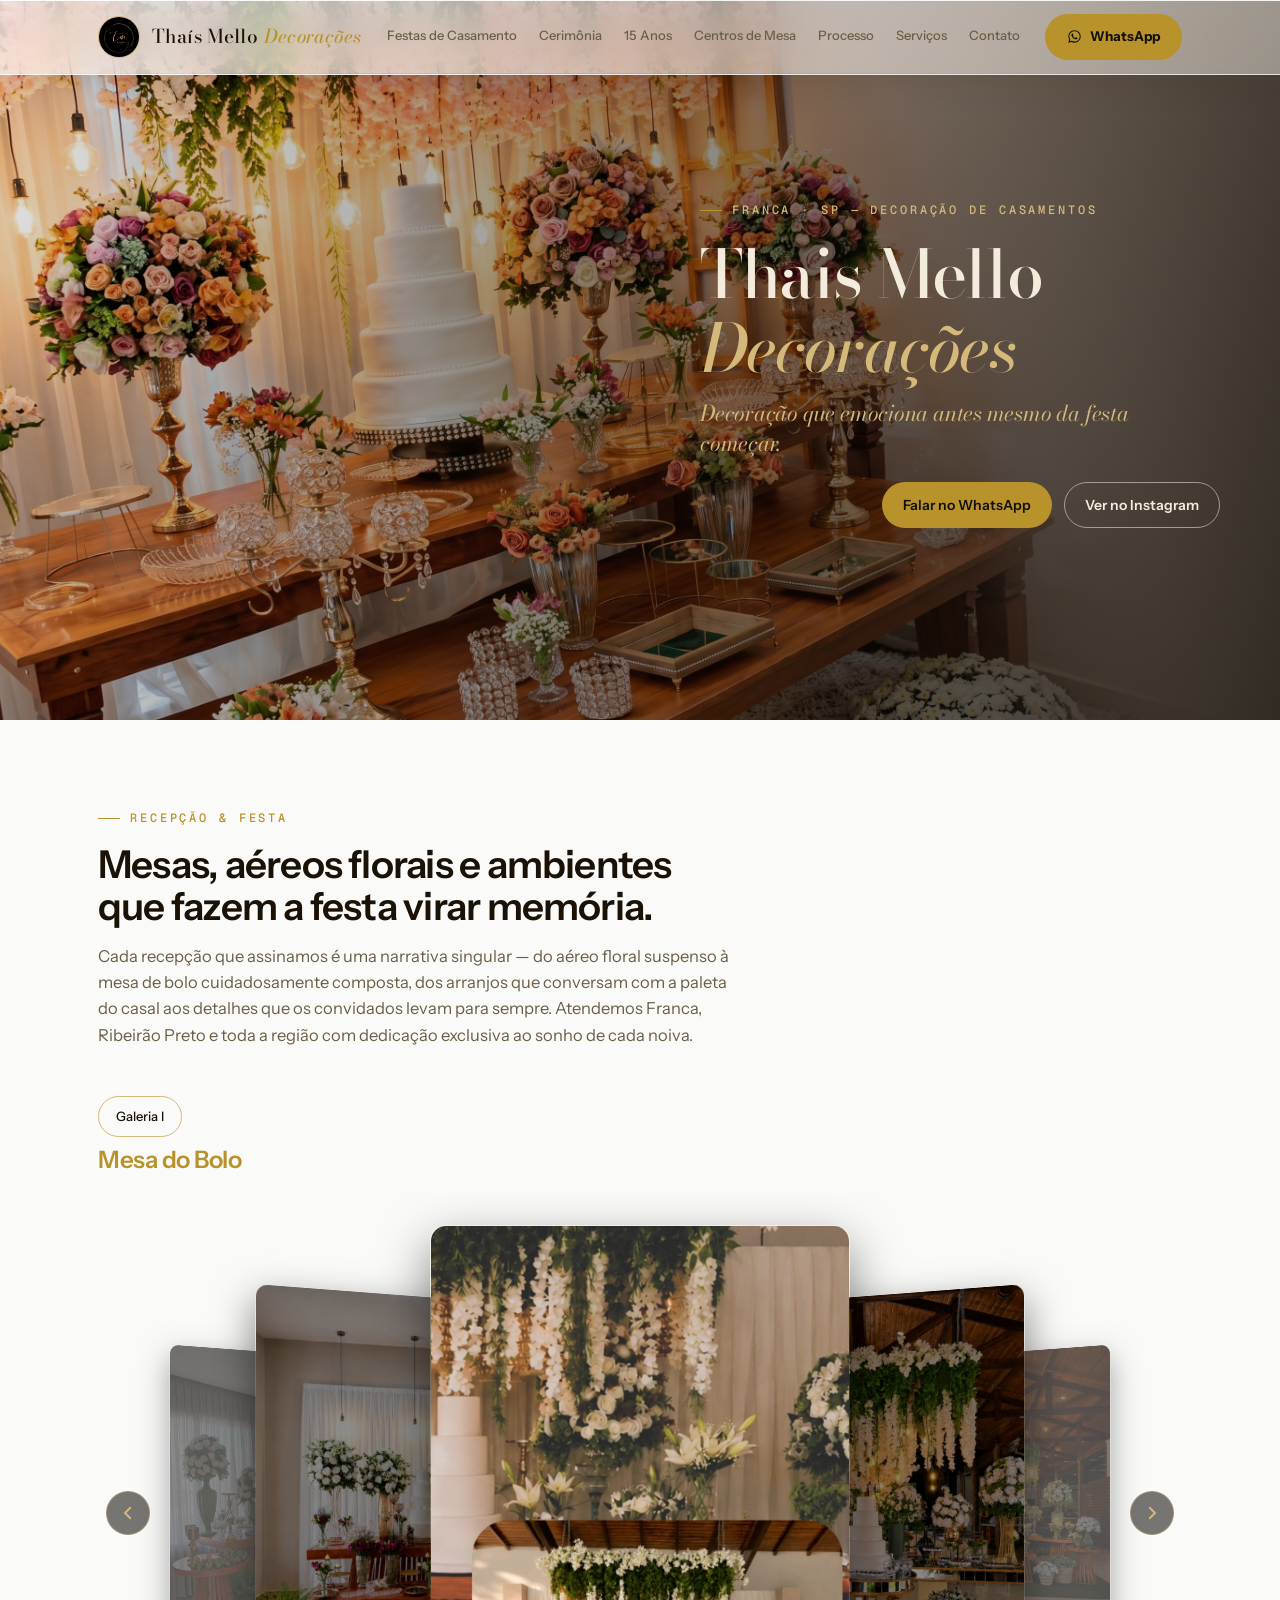
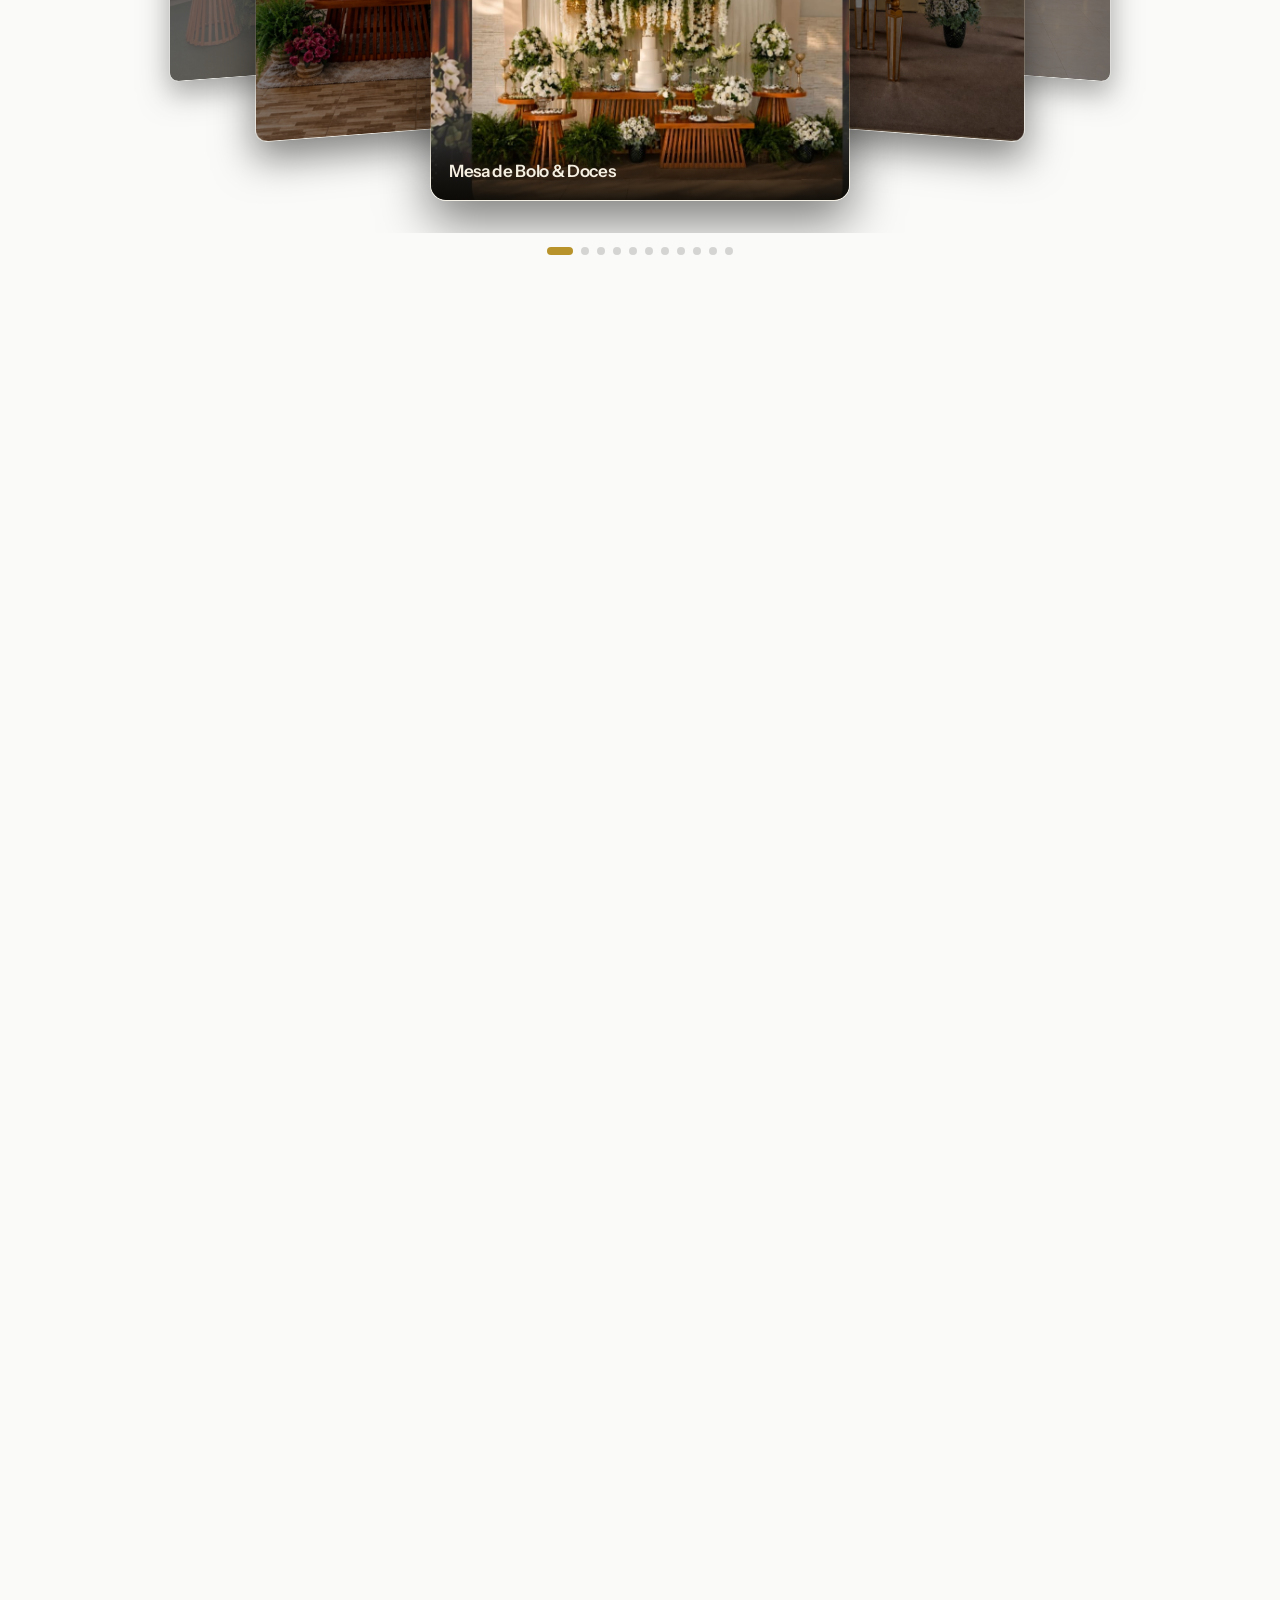
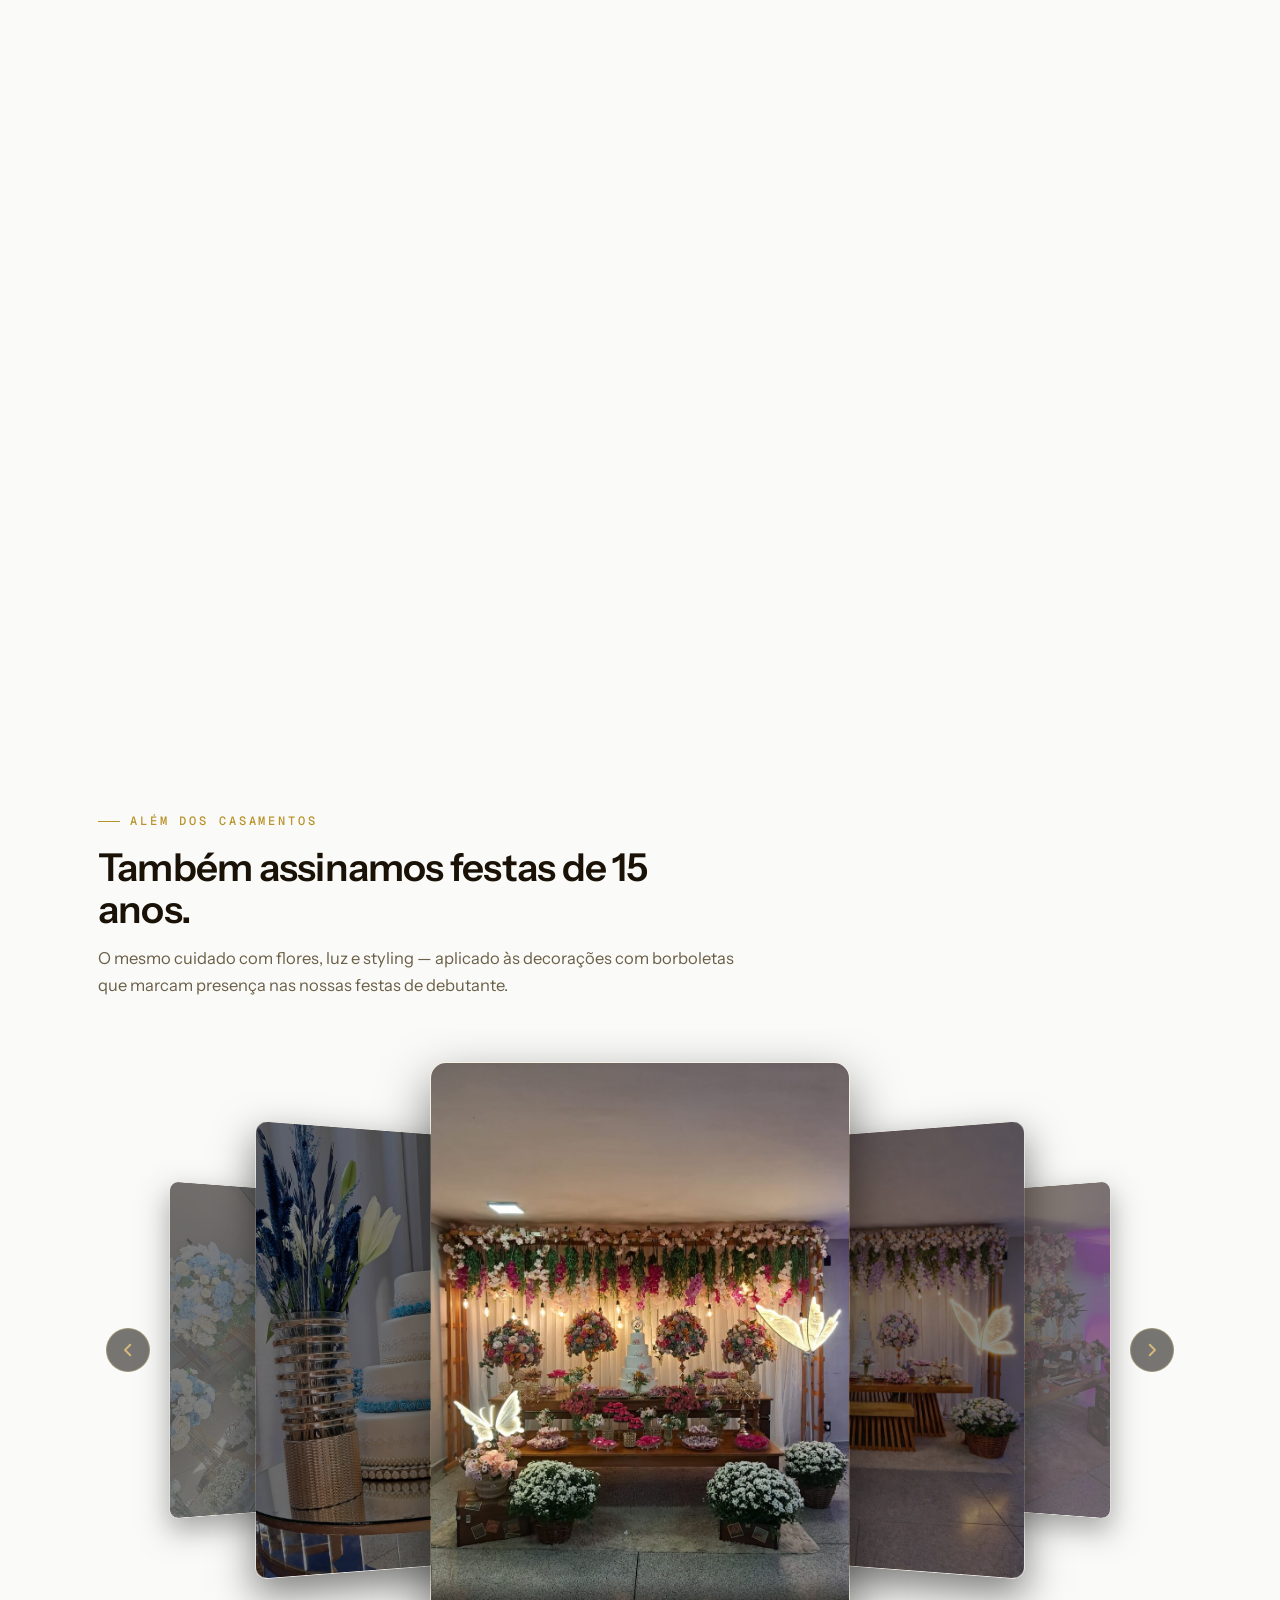
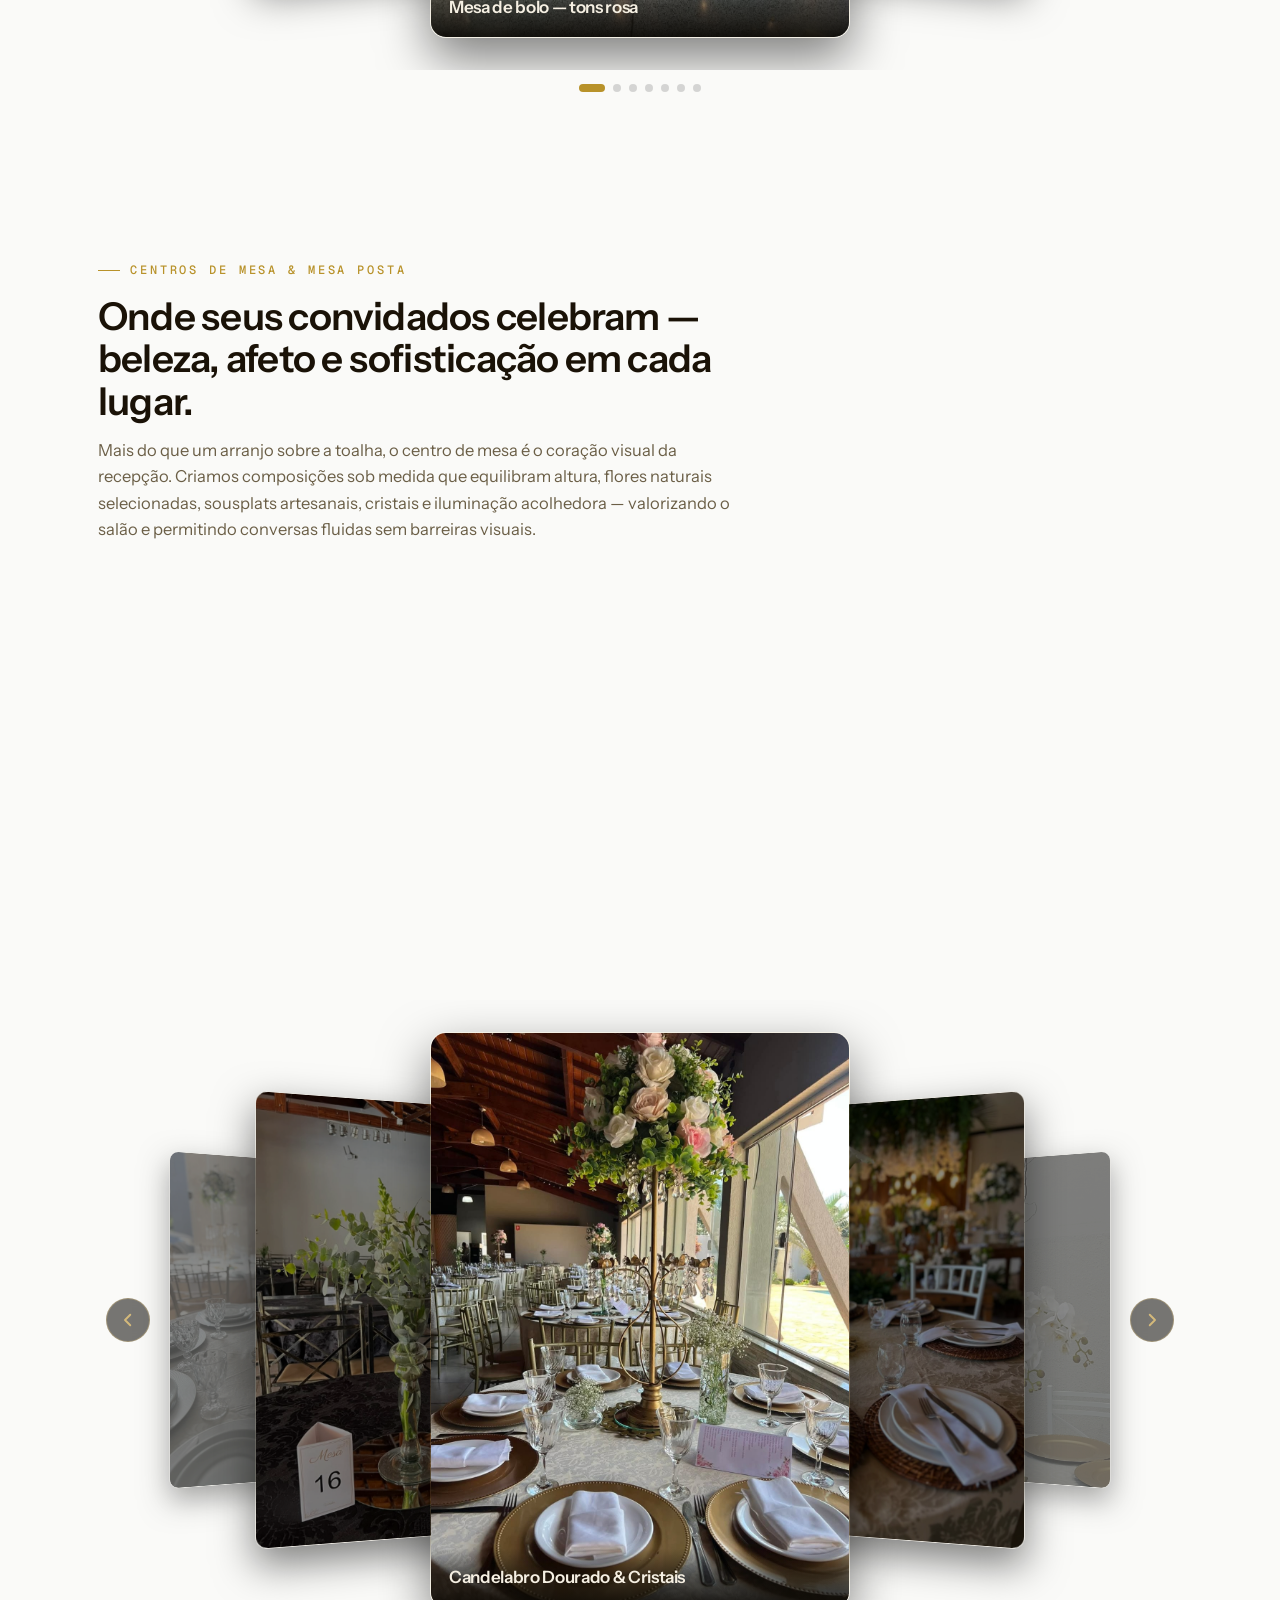
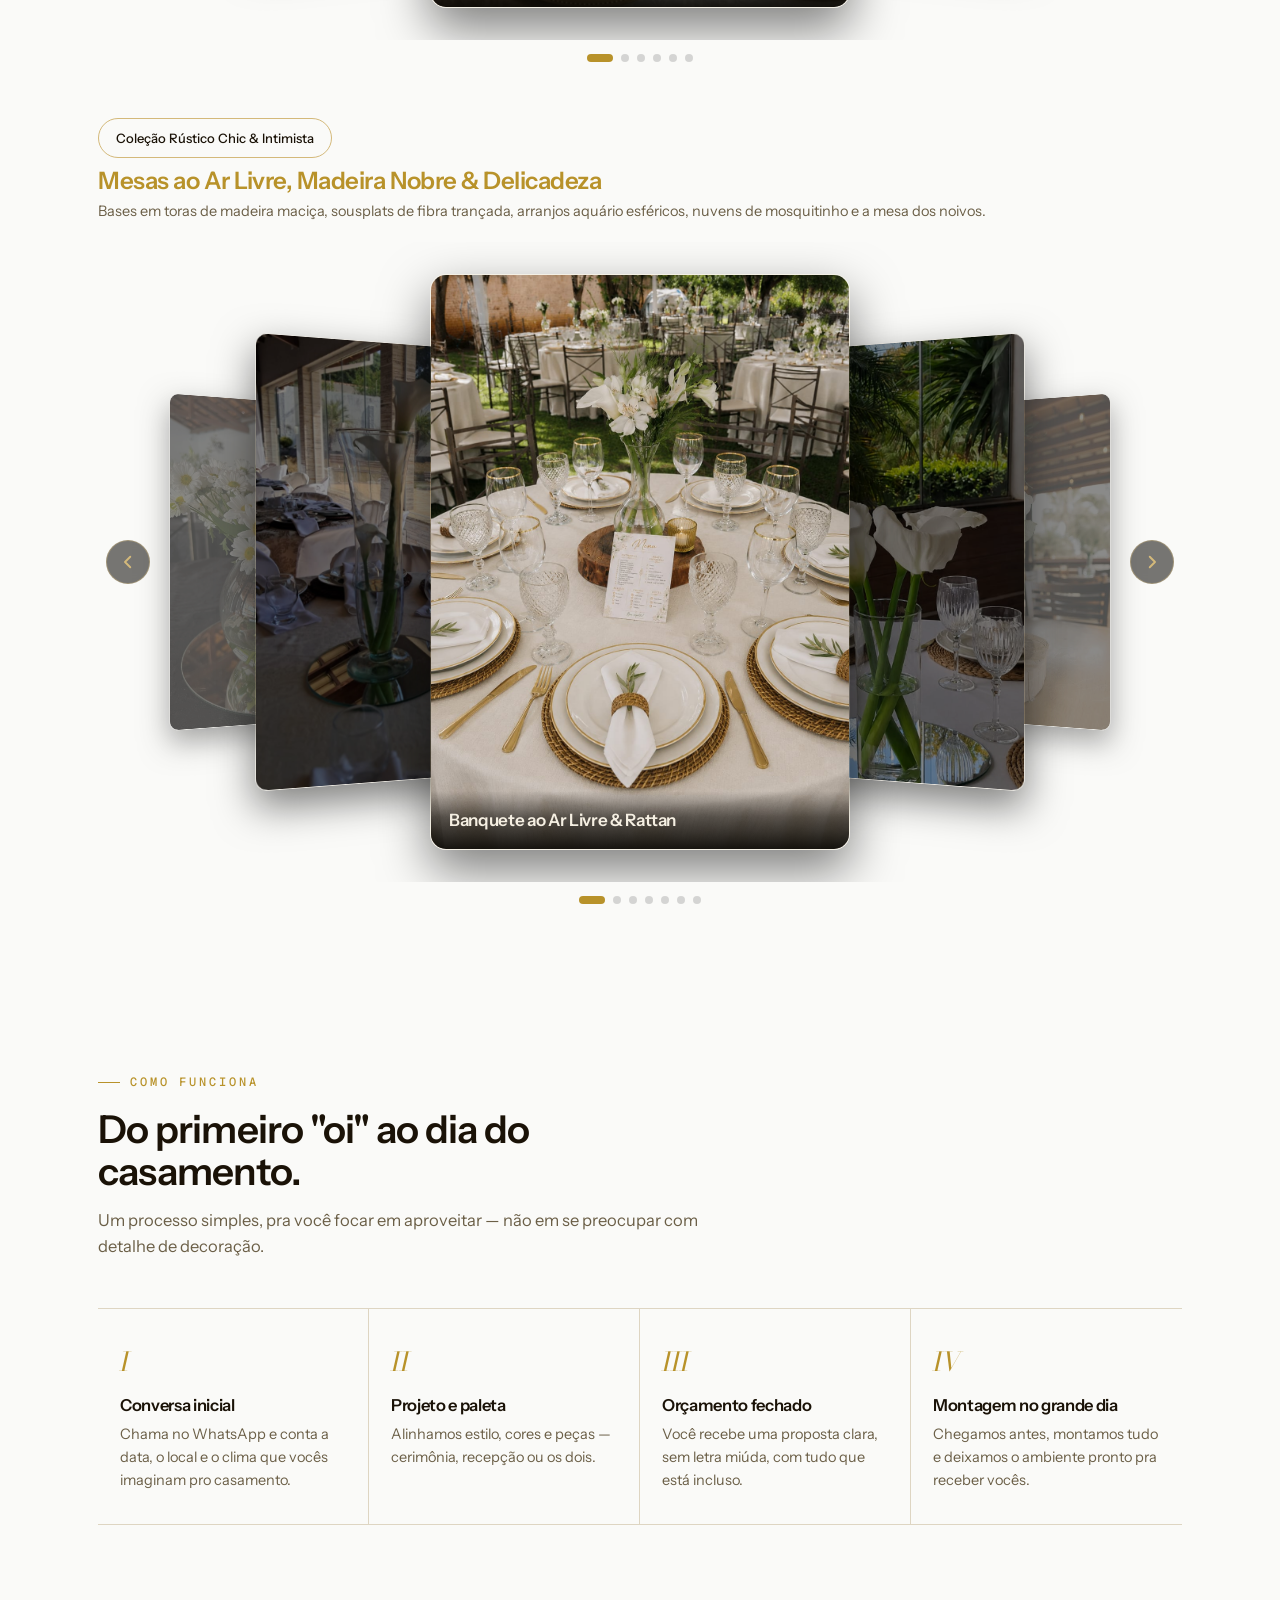
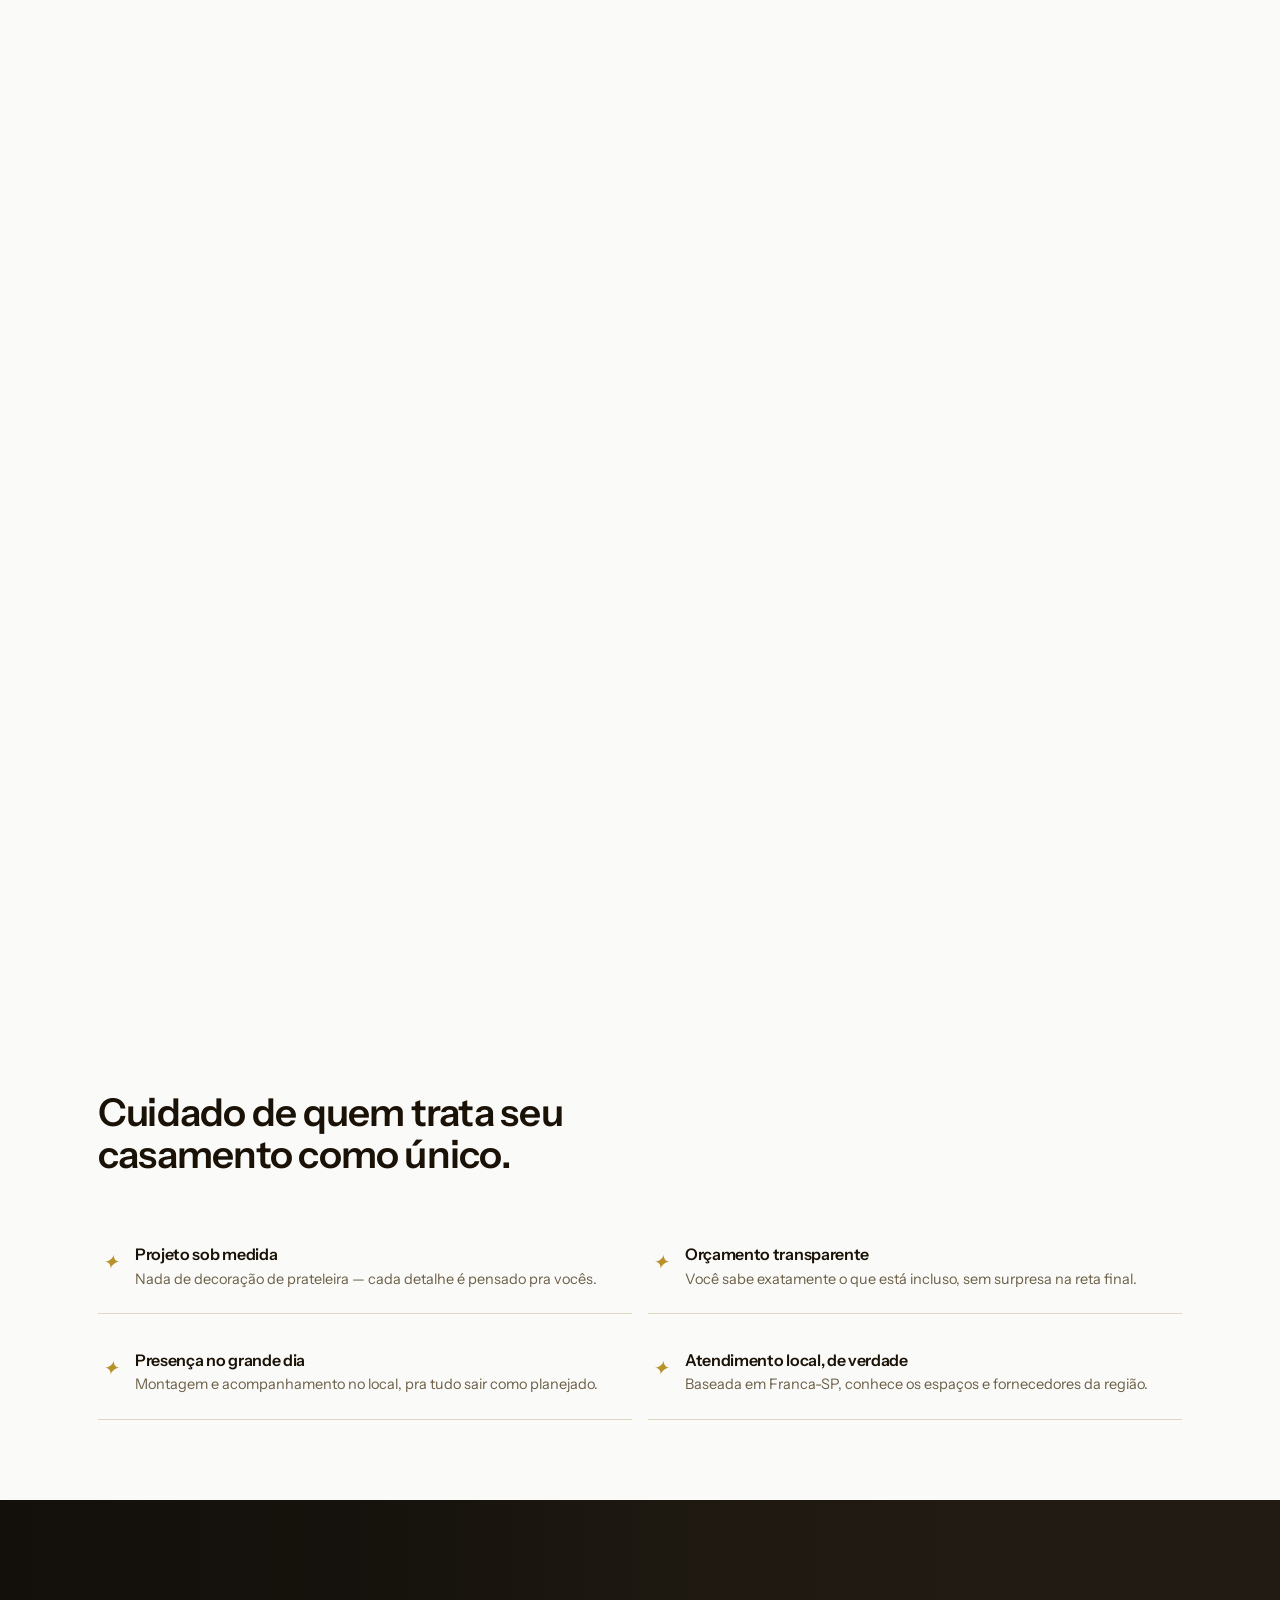
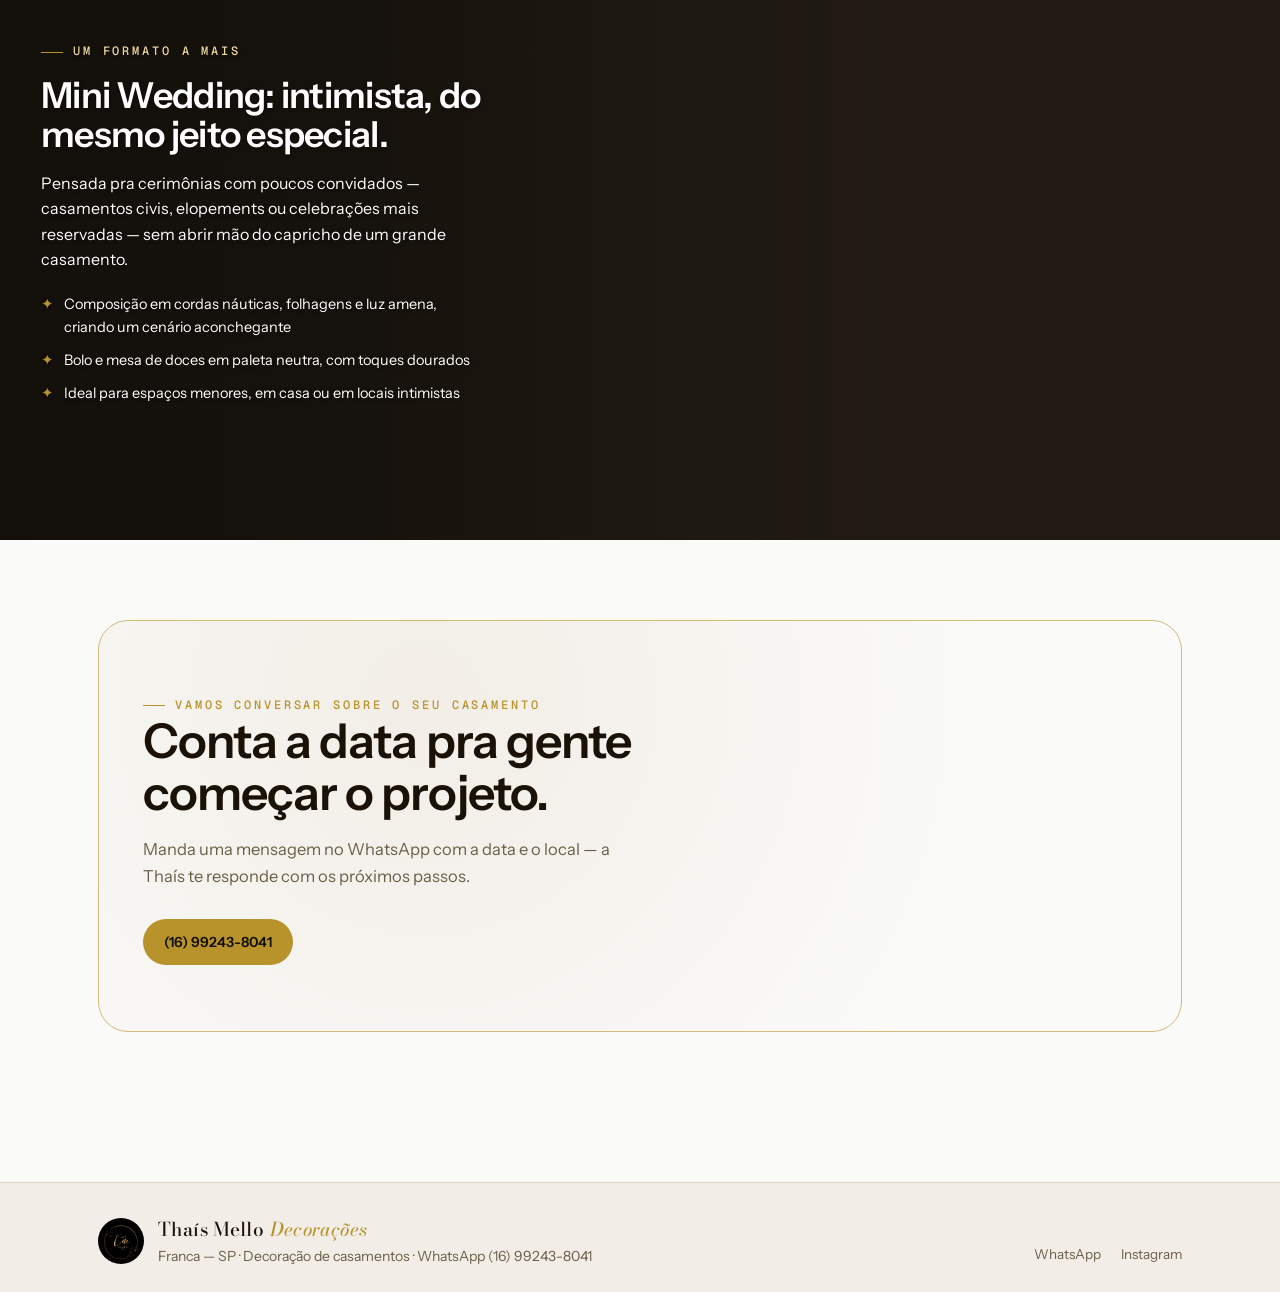
==== thais-mello-decoracoes-final.html @ 36756873 "Restaura video desktop compativel" ====
<!DOCTYPE html>
<html lang="pt-BR">
<head>
<meta charset="UTF-8">
<meta name="viewport" content="width=device-width, initial-scale=1.0">
<title>Thaís Mello Decorações — Decoração de Casamentos em Franca-SP</title>
<meta name="description" content="Decoração personalizada para casamentos, mini weddings, elopements, casamentos civis e festas de 15 anos em Franca-SP. Cerimônia, recepção e mesa de bolo e doces sob medida — fale pelo WhatsApp.">
<meta name="robots" content="index, follow, max-image-preview:large, max-snippet:-1, max-video-preview:-1">
<link rel="canonical" href="https://thais-mello-decoracoes.vercel.app/">
<link rel="icon" type="image/jpeg" href="assets/logo-favicon.jpg">
<link rel="apple-touch-icon" href="assets/logo-favicon.jpg">

<meta property="og:type" content="website">
<meta property="og:site_name" content="Thaís Mello Decorações">
<meta property="og:title" content="Thaís Mello Decorações — Decoração de Casamentos em Franca-SP">
<meta property="og:description" content="Decoração personalizada para casamentos, mini weddings, elopements e festas de 15 anos em Franca-SP. Projeto sob medida, montagem no local e acompanhamento no grande dia.">
<meta property="og:url" content="https://thais-mello-decoracoes.vercel.app/">
<meta property="og:image" content="https://thais-mello-decoracoes.vercel.app/assets/hero-principal.jpeg">
<meta property="og:image:type" content="image/jpeg">
<meta property="og:image:width" content="2752">
<meta property="og:image:height" content="1536">
<meta property="og:image:alt" content="Decoração floral de casamento assinada por Thaís Mello Decorações em Franca-SP">
<meta property="og:locale" content="pt_BR">

<meta name="twitter:card" content="summary_large_image">
<meta name="twitter:title" content="Thaís Mello Decorações — Decoração de Casamentos em Franca-SP">
<meta name="twitter:description" content="Decoração personalizada para casamentos, mini weddings, elopements e festas de 15 anos em Franca-SP.">
<meta name="twitter:image" content="https://thais-mello-decoracoes.vercel.app/assets/hero-principal.jpeg">
<meta name="twitter:image:alt" content="Decoração floral de casamento assinada por Thaís Mello Decorações em Franca-SP">

<script type="application/ld+json">
{
  "@context": "https://schema.org",
  "@type": "ProfessionalService",
  "additionalType": "Decoradora de eventos",
  "name": "Thaís Mello Decorações",
  "description": "Decoração personalizada de casamentos, mini weddings, elopements, casamentos civis e festas de 15 anos em Franca-SP. Atendimento online de segunda a quinta-feira; atendimento presencial mediante agendamento.",
  "url": "https://thais-mello-decoracoes.vercel.app/",
  "telephone": "+55-16-99243-8041",
  "image": "https://thais-mello-decoracoes.vercel.app/assets/hero-principal.jpeg",
  "address": {
    "@type": "PostalAddress",
    "streetAddress": "Rua Pedro Pucci, 3536, Ângela Rosa",
    "addressLocality": "Franca",
    "addressRegion": "SP",
    "postalCode": "14403-649",
    "addressCountry": "BR"
  },
  "areaServed": "Franca-SP e região",
  "sameAs": [
    "https://www.instagram.com/thaismellodecoracoes"
  ]
}
</script>
<link rel="preconnect" href="https://fonts.googleapis.com">
<link rel="preconnect" href="https://fonts.gstatic.com" crossorigin>
<link href="https://fonts.googleapis.com/css2?family=Bodoni+Moda:ital,opsz,wght@0,6..96,400;0,6..96,500;0,6..96,600;1,6..96,500&family=Instrument+Sans:wght@400;500;600&family=Geist+Mono:wght@400;500&display=swap" rel="stylesheet">
<!-- Google tag (gtag.js) -->
<script async src="https://www.googletagmanager.com/gtag/js?id=G-WTHQYK2NZF"></script>
<script>
  window.dataLayer = window.dataLayer || [];
  function gtag(){dataLayer.push(arguments);}
  gtag('js', new Date());
  gtag('config', 'G-WTHQYK2NZF');
</script>
<style>
  :root{
    --bg:#FAFAF8;
    --bg-2:#F2EEE7;
    --ink:#1A1207;
    --ink-soft:#6B5F47;
    --gold:#B8922A;
    --gold-soft:#D4B97A;
    --gold-bright:#9A7520;
    --line:#DED5C2;
    --radius:20px;
    --shadow-md:0px 18px 40px -18px rgba(90,60,10,.18);
  }
  *{box-sizing:border-box; margin:0; padding:0;}
  html{scroll-behavior:smooth;}
  body{
    background:var(--bg);
    color:var(--ink);
    font-family:'Instrument Sans', sans-serif;
    font-size:17px;
    line-height:1.6;
    text-align:left;
    -webkit-font-smoothing:antialiased;
    overflow-x:hidden;
  }
  h1{ font-family:'Bodoni Moda', serif; font-weight:500; letter-spacing:-0.01em; line-height:1.1; }
h2,h3{ font-family:'Instrument Sans', sans-serif; font-weight:600; letter-spacing:-0.02em; line-height:1.1; color: var(--ink); }
  .mono{font-family:'Geist Mono', monospace;}
  .eyebrow{
    font-family:'Geist Mono', monospace;
    font-size:12px;
    font-weight:500;
    letter-spacing:.24em;
    text-transform:uppercase;
    color:var(--gold);
    display:inline-flex;
    align-items:center;
    gap:10px;
  }
  .eyebrow::before{
    content:'';
    width:22px; height:1px;
    background:var(--gold);
    display:inline-block;
  }
  a{color:inherit; text-decoration:none;}
  img{max-width:100%; display:block;}
  .wrap{ max-width:1140px; margin:0 auto; padding:0 28px; }
  ::selection{ background:var(--gold); color:#FAFAF8; }
  .btn:focus-visible, .nav-cta:focus-visible, .nav-links a:focus-visible, .foot-links a:focus-visible{
    outline:2px solid var(--gold-bright); outline-offset:3px; border-radius:8px;
  }

  body::before{
    content:'';
    position:fixed; inset:0;
    pointer-events:none;
    z-index:2000;
    opacity:.045;
    background-image:radial-gradient(circle, #C9A24C33 1px, transparent 1px);
    background-size:3px 3px;
  }

  /* ===== NAV ===== */
  header{
    position:fixed;
    inset:0 0 auto;
    z-index:100;
    background:linear-gradient(135deg,rgba(255,255,255,.72),rgba(242,238,231,.48));
    border-bottom:1px solid rgba(255,255,255,.72);
    box-shadow:0 16px 42px -30px rgba(55,38,10,.55),inset 0 1px 0 rgba(255,255,255,.9);
    -webkit-backdrop-filter:blur(20px) saturate(145%);
    backdrop-filter:blur(20px) saturate(145%);
  }
  header::after{
    content:"";
    position:absolute;
    inset:auto 0 0;
    height:1px;
    pointer-events:none;
    background:linear-gradient(90deg,transparent,rgba(184,146,42,.38),transparent);
  }
  nav{
    display:flex; align-items:center; justify-content:space-between;
    padding:14px 28px;
    max-width:1140px; margin:0 auto;
    gap:20px;
  }
  .brand{ display:flex; align-items:center; gap:12px; flex-shrink:0; }
  .brand img{ width:42px; height:42px; border-radius:50%; border:1.5px solid var(--gold-soft); object-fit:cover; mix-blend-mode:multiply; }
  .logo{
    font-family:'Bodoni Moda', serif;
    font-weight:500;
    font-size:19px;
    letter-spacing:.02em;
    color:var(--ink);
    white-space:nowrap;
  }
  .logo em{ font-style:italic; color:var(--gold); }
  .nav-links{ display:flex; gap:22px; font-size:13px; font-weight:500; flex-wrap:wrap; }
  .nav-links a{ position:relative; color:var(--ink-soft); transition:color .2s; white-space:nowrap; padding-bottom:2px; }
  .nav-links a::after{
    content:''; position:absolute; left:0; right:100%; bottom:-2px; height:1px; background:var(--gold);
    transition:right .3s cubic-bezier(0.16,1,0.3,1);
  }
  .nav-links a:hover{ color:var(--gold); }
  .nav-links a:hover::after{ right:0; }
  .nav-cta{
    background:var(--gold);
    color:#12100B;
    padding:12px 22px;
    border-radius:100px;
    font-size:13.5px;
    font-weight:700;
    white-space:nowrap;
    display:inline-flex; align-items:center; gap:8px;
    transition:transform .18s cubic-bezier(0.16,1,0.3,1), background .18s ease, box-shadow .25s ease;
    flex-shrink:0;
  }
  .nav-cta:hover{ transform:translateY(-2px); background:var(--gold-bright); box-shadow:0 12px 26px -14px rgba(90,60,10,.5); }
  .nav-cta:active{ transform:translateY(0) scale(.96); transition-duration:.1s; }
  @media (max-width:1000px){ .nav-links{ display:none; } }

  /* ===== HERO (16:9 full-bleed) ===== */
  .hero{
    position:relative;
    aspect-ratio:16/9;
    min-height:520px;
    max-height:100svh;
    width:100%;
    display:flex;
    align-items:center;
    justify-content:flex-end;
    overflow:hidden;
  }

  .hero-bg{
    position:absolute;
    inset:0;
    z-index:0;}

  .hero-bg img{
    width:100%;
    height:100%;
    object-fit:cover;
    object-position:center 46%;
    display:block;}

  .hero-overlay{
    position:absolute;
    inset:0;
    background:linear-gradient(
      105deg,
      rgba(12,9,4,.10) 0%,
      rgba(12,9,4,.48) 52%,
      rgba(12,9,4,.84) 100%
    );}

  .hero-content {
    position: relative;
    z-index: 1;
    padding: clamp(32px, 6vw, 72px) clamp(24px, 5vw, 60px);
    margin: 0 0 0 auto;
    max-width: min(640px, 90%);
    text-align: left;
  }

  @keyframes heroRise{
    from{ opacity:0; transform:translateY(22px); }
    to{ opacity:1; transform:translateY(0); }
  }
  .hero-content > *{ opacity:0; animation:heroRise .8s cubic-bezier(0.16,1,0.3,1) forwards; }
  .hero-content > .eyebrow{ animation-delay:.1s; }
  .hero-content > h1{ animation-delay:.24s; }
  .hero-content > .hero-tagline{ animation-delay:.42s; }
  .hero-content > .cta-row{ animation-delay:.58s; }
  @media (prefers-reduced-motion:reduce){
    .hero-content > *{ animation:none; opacity:1; transform:none; }
  }

  .hero-content .eyebrow{
    color:var(--gold-soft);
    margin-bottom:18px;}

  .hero h1{
    font-size:clamp(1.7rem, 3.8vw, 3.6rem);
    margin:0 0 20px;
    color:#F3ECDD;
    line-height:1.1;
    letter-spacing:-0.02em;}

  .hero h1 em{ font-style:italic; color:var(--gold-soft);}

  .hero h1.hero-brand{
    font-size:clamp(2.4rem, 5.2vw, 4.8rem);
    margin:0 0 14px;}

  .hero p.hero-tagline{
    font-family:'Bodoni Moda', serif;
    font-style:italic;
    font-size:clamp(1rem, 1.7vw, 1.4rem);
    color:var(--gold-soft);
    max-width:38ch;
    margin:0 0 22px;
    line-height:1.4;
    letter-spacing:-0.01em;}
  .cta-row{
    display:flex;
    align-items:center;
    justify-content:flex-end;
    flex-wrap:wrap;
    gap:12px;
  }
  .btn{
    min-height:46px;
    display:inline-flex;
    align-items:center;
    justify-content:center;
    padding:12px 20px;
    border:1px solid transparent;
    border-radius:100px;
    font-size:14px;
    font-weight:600;
    line-height:1;
    transition:transform .18s cubic-bezier(0.16,1,0.3,1), background .18s ease, border-color .18s ease, box-shadow .25s ease;
  }
  .btn:hover{ transform:translateY(-2px); }
  .btn:active{ transform:translateY(0) scale(.97); transition-duration:.1s; }
  .btn-primary{ background:var(--gold); color:#12100B; }
  .btn-primary:hover{ background:var(--gold-bright); box-shadow:0 14px 30px -16px rgba(90,60,10,.55); }
  .btn-ghost{ border-color:rgba(243,236,221,.55); color:#F3ECDD; }
  .btn-ghost:hover{ border-color:#F3ECDD; }
  .btn svg{ display:none; }

  @media (max-width:680px){
    .hero{ aspect-ratio:unset; min-height:540px; }
    .hero-content{ max-width:100%; padding:80px 20px 40px; margin-left:auto; margin-right:0; }
    .hero-overlay{ background:linear-gradient(90deg, rgba(12,9,4,.72), rgba(12,9,4,.54)); }
    .hero h1{ font-size:clamp(1.8rem,6.5vw,2.4rem); }
  }

  /* ===== SECTIONS ===== */
  section{ padding:80px 0; }
  .sec-head{ max-width:640px; margin-bottom:48px; }
  .sec-head h2{ font-size:clamp(1.8rem,3vw,2.5rem); margin-top:16px; color:var(--ink); }
  .sec-head p{ color:var(--ink-soft); margin-top:14px; font-size:16.5px; }

  /* GALLERY */
  .gallery{ display:grid; grid-template-columns:repeat(2, 1fr); gap:22px; }
  .gallery.cols-3{ grid-template-columns:repeat(3,1fr); }
  .gallery-item{
    border-radius:22px; overflow:hidden; border:1px solid var(--line);
    position:relative; aspect-ratio:4/5;
  }
  .gallery-item img{ width:100%; height:100%; object-fit:cover; display:block; }
  .gallery-item .cap{
    position:absolute; left:0; right:0; bottom:0;
    background:linear-gradient(0deg, rgba(20,16,8,.80), transparent 70%);
    padding:26px 22px 18px;
    font-size:13px;
    color:var(--ink-soft);
  }
  .gallery-item .cap b{ color:var(--gold-bright); display:block; font-family:'Bodoni Moda', serif; font-size:19px; font-weight:500; margin-bottom:4px; }
  .gallery-item .badge{
    position:absolute; top:16px; left:16px;
    background:rgba(20,16,8,.72);
    border:1px solid var(--gold-soft);
    color:var(--gold-bright);
    font-size:10.5px;
    font-weight:700;
    letter-spacing:.08em;
    text-transform:uppercase;
    padding:6px 12px;
    border-radius:100px;
  }
  @media (max-width:760px){ .gallery, .gallery.cols-3{ grid-template-columns:1fr; } }

  /* STEPS */
  .steps{
    display:grid; grid-template-columns:repeat(4,1fr);
    border-top:1px solid var(--line); border-bottom:1px solid var(--line);
  }
  .step{ padding:32px 22px; border-right:1px solid var(--line); }
  .step:last-child{ border-right:none; }
  .step-num{ font-family:'Bodoni Moda', serif; font-style:italic; font-size:26px; color:var(--gold); display:block; margin-bottom:14px; }
  .step h3{ font-family:'Instrument Sans'; font-weight:600; font-size:16.5px; margin-bottom:8px; color:var(--ink); }
  .step p{ font-size:14.5px; color:var(--ink-soft); }
  @media (max-width:860px){
    .steps{ grid-template-columns:1fr 1fr; }
    .step:nth-child(2){ border-right:none; }
    .step:nth-child(1), .step:nth-child(2){ border-bottom:1px solid var(--line); }
  }
  @media (max-width:520px){
    .steps{ grid-template-columns:1fr; }
    .step{ border-right:none !important; border-bottom:1px solid var(--line); }
  }

  
  .table-features{ display:grid; grid-template-columns:repeat(2,1fr); gap:22px; margin-top:28px; }
  @media (max-width:860px){ .table-features{ grid-template-columns:1fr; } }

  /* SERVICES */
  .services{ display:grid; grid-template-columns:repeat(2,1fr); gap:22px; }
  .card{
    background:var(--bg-2);
    border:1px solid var(--line);
    border-radius:var(--radius);
    padding:34px 28px;
    transition:transform .3s cubic-bezier(0.16,1,0.3,1), border-color .3s ease, box-shadow .3s ease;
  }
  .card:hover{ transform:translateY(-6px); border-color:var(--gold-soft); box-shadow:var(--shadow-md); }
  .card-mark{
    width:38px; height:38px;
    border:1.5px solid var(--gold);
    border-radius:50%;
    margin-bottom:22px;
    display:flex; align-items:center; justify-content:center;
    font-family:'Bodoni Moda', serif; font-style:italic; color:var(--gold); font-size:17px;
  }
  .card h3{ font-family:'Bodoni Moda', serif; font-size:22px; font-weight:500; margin-bottom:10px; color:var(--ink); }
  .card p{ color:var(--ink-soft); font-size:15px; }
  @media (max-width:760px){ .services{ grid-template-columns:1fr; } }

  /* STYLES */
  .styles-panel{
    background:var(--bg-2);
    border:1px solid var(--line);
    border-radius:26px;
    padding:54px 46px;
  }
  .styles-panel h2{ font-size:clamp(1.6rem,2.6vw,2.1rem); margin:14px 0 28px; color:var(--ink); }
  .chip-row{ display:flex; flex-wrap:wrap; gap:11px; }
  .chip{
    font-size:13px; font-weight:500;
    padding:9px 17px;
    border:1px solid var(--gold-soft);
    border-radius:100px;
    color:var(--ink);
  }
  .chip.solo{ background:var(--gold); color:#12100B; border-color:var(--gold); font-weight:700; }

  /* WHY */
  .why-grid{ display:grid; grid-template-columns:1fr 1fr; gap:16px; }
  .why-item{ display:flex; gap:16px; padding:22px 4px; border-bottom:1px solid var(--line); }
  .why-num{ font-family:'Bodoni Moda', serif; font-style:italic; font-weight:500; font-size:20px; color:var(--gold); flex-shrink:0; }
  .why-item h3{ font-family:'Instrument Sans'; font-weight:600; font-size:16px; margin-bottom:4px; color:var(--ink); }
  .why-item p{ font-size:14.5px; color:var(--ink-soft); }
  @media (max-width:720px){ .why-grid{ grid-template-columns:1fr; } }

  /* MINI WEDDING FEATURE */
  .feature{ display:grid; grid-template-columns:0.85fr 1.15fr; gap:44px; align-items:center; }
  .feature-photo{ border-radius:22px; overflow:hidden; border:1px solid var(--line); }
  .feature-photo img{ width:100%; display:block; }
  .feature-text h2{ font-size:clamp(1.7rem,2.8vw,2.3rem); color:var(--ink); margin:14px 0 16px; }
  .feature-text p{ color:var(--ink-soft); font-size:16px; margin-bottom:14px; }
  .feature-list{ list-style:none; margin-top:20px; display:flex; flex-direction:column; gap:10px; }
  .feature-list li{ font-size:14.5px; color:var(--ink-soft); display:flex; gap:10px; }
  .feature-list li::before{ content:'✦'; color:var(--gold); flex-shrink:0; }
  @media (max-width:860px){ .feature{ grid-template-columns:1fr; } }

  /* FINAL CTA */
  .final-cta{
    background:radial-gradient(circle at 30% 20%, #F2EEE7, #FAFAF8 70%);
    border:1px solid var(--gold-soft);
    border-radius:30px;
    padding:66px 44px;
    text-align:left;
  }
  .final-cta h2{ font-size:clamp(2rem,4vw,3rem); color:var(--ink); margin-bottom:16px; }
  .final-cta p{ color:var(--ink-soft); max-width:44ch; margin:0 0 30px; font-size:16.5px; }
  .final-cta .cta-row{ justify-content:flex-start; margin-bottom:0; }

  /* FOOTER */
  footer {
    position: relative;
    margin-top: 0;
    padding: 32px 0 24px;
    border-top: 1px solid var(--line);
    background: var(--bg-2);
    z-index: 10;
  }
  .foot-grid{ display:flex; justify-content:space-between; align-items:flex-end; flex-wrap:wrap; gap:20px; text-align:left; }
  .foot-brand{ display:flex; align-items:center; gap:14px; }
  .foot-brand img{ width:46px; height:46px; border-radius:50%; mix-blend-mode:multiply; }
  footer p{ color:var(--ink-soft); font-size:14px; }
  .foot-links{ display:flex; gap:20px; font-size:13.5px; }
  .foot-links a{ position:relative; color:var(--ink-soft); transition:color .2s; padding-bottom:2px; }
  .foot-links a::after{
    content:''; position:absolute; left:0; right:100%; bottom:-2px; height:1px; background:var(--gold);
    transition:right .3s cubic-bezier(0.16,1,0.3,1);
  }
  .foot-links a:hover{ color:var(--gold); }
  .foot-links a:hover::after{ right:0; }

  .reveal{ opacity:0; transform:translateY(18px); transition:opacity .7s cubic-bezier(0.16,1,0.3,1), transform .7s cubic-bezier(0.16,1,0.3,1); }
  .reveal.in{ opacity:1; transform:translateY(0); }
  .card.reveal, .step.reveal, .why-item.reveal{ transition-duration:.55s; }
  .services .card.reveal:nth-child(1), .steps .step.reveal:nth-child(1), .why-grid .why-item.reveal:nth-child(1){ transition-delay:0s; }
  .services .card.reveal:nth-child(2), .steps .step.reveal:nth-child(2), .why-grid .why-item.reveal:nth-child(2){ transition-delay:.08s; }
  .steps .step.reveal:nth-child(3), .why-grid .why-item.reveal:nth-child(3){ transition-delay:.16s; }
  .steps .step.reveal:nth-child(4), .why-grid .why-item.reveal:nth-child(4){ transition-delay:.24s; }
  @media (prefers-reduced-motion:reduce){
    .reveal{ opacity:1; transform:none; transition:none; }
    .btn:hover, .nav-cta:hover, .card:hover{ transform:none; }
    .btn:active, .nav-cta:active{ transform:none; }
    .nav-links a::after, .foot-links a::after{ transition:none; }
  }

  @media (max-width:900px){ .hero-grid{ grid-template-columns:1fr; } }
  /* Elastic photo gallery: preserves all original photos and captions. */
  .gallery,
  .gallery.cols-3{
    position:relative;
    display:flex;
    height:clamp(340px,42vw,480px);
    gap:12px;
    margin: 0 0 0 auto;
    overflow:hidden;
  }
  .gallery-item{
    position:relative;
    top:auto;
    left:auto;
    flex:1 1 0;
    width:auto;
    height:100%;
    min-width:0;
    min-height:0;
    aspect-ratio:auto;
    grid-column:auto;
    grid-row:auto;
    opacity:1;
    cursor:pointer;
    filter:brightness(.58);
    transform:none;
    transition:flex .7s cubic-bezier(.25,1,.5,1), filter .45s ease, border-color .3s ease, box-shadow .3s ease;
  }
  .gallery-item.is-active{
    flex:5 1 0;
    filter:brightness(1);
    border-color:var(--gold);
    box-shadow:0 20px 48px -26px rgba(90,60,10,.20);
  }
  .gallery-item img{
    transform:scale(1.1);
    transition:transform .8s cubic-bezier(.22,1,.36,1), filter .45s ease;
  }
  .gallery-item.is-active img{ transform:scale(1); }
  .gallery-item:focus-visible{ outline:2px solid var(--gold-bright); outline-offset:4px; }
  .gallery-item .cap{
    opacity:0;
    transform:translateY(14px);
    transition:opacity .35s ease .16s, transform .35s cubic-bezier(.22,1,.36,1) .16s;
  }
  .gallery-item.is-active .cap{ opacity:1; transform:translateY(0); }
  .gallery-item .badge{ transition:opacity .3s ease; }
  .gallery-item:not(.is-active) .badge{ opacity:0; }

  .gallery-nav{
    display:flex;
    justify-content:flex-end;
    gap:10px;
    margin-top:18px;
  }
  .gallery-nav__button{
    width:44px;
    height:44px;
    display:grid;
    place-items:center;
    border:1px solid var(--gold-soft);
    border-radius:50%;
    background:var(--bg-2);
    color:var(--gold);
    cursor:pointer;
    transition:background .2s ease, color .2s ease, transform .2s ease, border-color .2s ease;
  }
  .gallery-nav__button:hover{
    background:var(--gold);
    border-color:var(--gold);
    color:#12100B;
    transform:translateY(-2px);
  }
  .gallery-nav__button:focus-visible{ outline:2px solid var(--gold-bright); outline-offset:3px; }
  .gallery-nav__button svg{ width:18px; height:18px; }

  @media (max-width:760px){
    .gallery,
    .gallery.cols-3{ height:380px; gap:8px; }
    .gallery-item.is-active{ flex:4 1 0; }
    .gallery-nav{ margin-top:14px; }
    .gallery-nav__button{ width:42px; height:42px; }
  }
  @media (max-width:760px){
    .final-cta{ padding:48px 24px; }
    .foot-grid{ align-items:flex-start; flex-direction:column; }
  }
  @media (max-width:560px){
    nav{ padding:10px 14px; gap:10px; }
    .brand{ gap:9px; }
    .brand img{ width:36px; height:36px; }
    .logo{ font-size:16px; }
    .nav-cta{ padding:10px 14px; font-size:12.5px; }
  }
  @media (prefers-reduced-motion:reduce){
    .gallery-item,
    .gallery-item img,
    .gallery-item .cap,
    .gallery-item .badge,
    .gallery-nav__button{ transition:none; }
  }  #contato { padding-bottom: 150px; }

/* ===== COVERFLOW GALLERY ===== */
.coverflow{ position:relative; }
.coverflow-stage{
  position:relative; display:flex; align-items:center; justify-content:center;
  height:clamp(400px, 50vw, 650px);
  border-radius:var(--radius);
  overflow:hidden;
  perspective:1400px;
  padding:0 16px;
  outline:none;
  background:transparent;
}


.coverflow-track{
  position:relative; width:100%; height:100%;
  display:flex; align-items:center; justify-content:center;
  transform-style:preserve-3d;
  z-index:1;
}
.coverflow-item{
  position:absolute;
  width:min(420px, 65vw);
  height:min(580px, 90%);
  border-radius:16px;
  overflow:hidden;
  cursor:pointer;
  transition:transform .8s cubic-bezier(.25,1,.5,1), opacity .8s cubic-bezier(.25,1,.5,1), filter .8s ease;
  box-shadow:0 20px 50px rgba(0,0,0,.5);
  border:1px solid rgba(212,185,122,.15);
}
.coverflow-item img{ width:100%; height:100%; object-fit:cover; display:block; }
.coverflow-item.cf-pos-0{ transform:translateX(0) translateZ(0) rotateY(0) scale(1); z-index:5; filter:brightness(1); cursor:default; opacity:1; }
.coverflow-item.cf-pos--1{ transform:translateX(-58%) translateZ(-120px) rotateY(28deg) scale(.82); z-index:4; filter:brightness(.55); opacity:1; }
.coverflow-item.cf-pos-1{ transform:translateX(58%) translateZ(-120px) rotateY(-28deg) scale(.82); z-index:4; filter:brightness(.55); opacity:1; }
.coverflow-item.cf-pos--2{ transform:translateX(-100%) translateZ(-260px) rotateY(38deg) scale(.66); z-index:3; filter:brightness(.35); opacity:.7; }
.coverflow-item.cf-pos-2{ transform:translateX(100%) translateZ(-260px) rotateY(-38deg) scale(.66); z-index:3; filter:brightness(.35); opacity:.7; }
.coverflow-item.cf-pos-hidden{ opacity:0; pointer-events:none; transform:translateX(0) translateZ(-400px) scale(.5); z-index:1; }
.coverflow-item__overlay{
  position:absolute; left:0; right:0; bottom:0;
  padding:20px 18px 16px;
  background:linear-gradient(to top, rgba(10,8,4,.92) 0%, rgba(10,8,4,.55) 55%, transparent 100%);
  opacity:0; transform:translateY(8px);
  transition:opacity .5s ease .15s, transform .5s ease .15s;
  pointer-events:none;
}
.coverflow-item.cf-pos-0 .coverflow-item__overlay{ opacity:1; transform:translateY(0); }
.coverflow-item__tag{
  display:inline-block; font-size:11px; letter-spacing:.08em; text-transform:uppercase;
  color:var(--gold-bright); background:rgba(212,185,122,.15);
  border:1px solid rgba(212,185,122,.35);
  padding:3px 10px; border-radius:999px; margin-bottom:8px;
}
.coverflow-item__title{ color:#F5EFE2; font-size:17px; margin:0 0 4px; font-weight:600; }
.coverflow-item__desc{ color:rgba(245,239,226,.75); font-size:13px; line-height:1.45; margin:0; }
.coverflow-nav{
  position:absolute; top:50%; transform:translateY(-50%);
  left:0; right:0; display:flex; justify-content:space-between;
  padding:0 8px; z-index:6; pointer-events:none;
}
.coverflow-nav__button{
  pointer-events:auto;
  width:44px; height:44px; border-radius:50%;
  display:flex; align-items:center; justify-content:center;
  background:rgba(10,8,4,.55); backdrop-filter:blur(6px);
  border:1px solid rgba(212,185,122,.4);
  color:var(--gold-soft); cursor:pointer;
  transition:background .25s ease, color .25s ease;
}
.coverflow-nav__button:hover{ background:var(--gold); color:var(--ink); }
.coverflow-nav__button:focus-visible{ outline:2px solid var(--gold-bright); outline-offset:2px; }
.coverflow-nav__button svg{ width:18px; height:18px; }
.coverflow-dots{ display:flex; justify-content:center; gap:8px; margin-top:14px; }
.coverflow-dot{
  width:8px; height:8px; border-radius:999px;
  background:rgba(0,0,0,0.15);
  border:none; padding:0; cursor:pointer;
  transition:width .3s ease, background .3s ease;
}
.coverflow-dot.is-active{ width:26px; background:var(--gold); }
@media (max-width:900px){
  .coverflow-stage{ height:clamp(360px, 60vw, 550px); padding:0 6px; }
  .coverflow-item{ width:min(340px, 65vw); height:min(480px, 90%); }
  .coverflow-item.cf-pos--2, .coverflow-item.cf-pos-2{ opacity:0; pointer-events:none; }
}
@media (max-width:560px){
  .coverflow-stage{ height:clamp(380px, 95vw, 600px); }
  .coverflow-item{ width:min(300px, 82vw); height:min(520px, 88%); }
  .coverflow-item.cf-pos--1{ transform:translateX(-38%) translateZ(-80px) rotateY(20deg) scale(.78); opacity:.55; }
  .coverflow-item.cf-pos-1{ transform:translateX(38%) translateZ(-80px) rotateY(-20deg) scale(.78); opacity:.55; }
  .coverflow-nav__button{ width:36px; height:36px; }
  .coverflow-item__title{ font-size:15px; }
  .coverflow-item__desc{ font-size:12px; }
}
@media (prefers-reduced-motion:reduce){ .coverflow-item{ transition:opacity .3s ease; } }


  /* Mini Wedding: responsive video background */
  #mini-wedding { position:relative; isolation:isolate; overflow:hidden; min-height:640px; display:flex; align-items:center; background:#211b13; }
  #mini-wedding .mini-video { position:absolute; inset:0; width:100%; height:100%; object-fit:cover; z-index:-2; pointer-events:none; }
  #mini-wedding::before { content:""; position:absolute; inset:0; background:linear-gradient(90deg,rgba(15,12,8,.76) 0%,rgba(15,12,8,.64) 28%,rgba(15,12,8,.18) 52%,rgba(15,12,8,.02) 75%); z-index:-1; }
  #mini-wedding .wrap { width:100%; max-width:none; padding-inline:clamp(28px,3.2vw,64px); }
  #mini-wedding .feature { display:block; }
  #mini-wedding .feature-text { max-width:440px; margin-right:auto; text-align:left; text-shadow:0 1px 4px rgba(0,0,0,.35); }
  #mini-wedding h2, #mini-wedding p, #mini-wedding li { color:#fff; }
  #mini-wedding .eyebrow { color:#f0d89b; }
  #mini-wedding .feature-list li { border-color:rgba(255,255,255,.3); }
  @media(max-width:767px) {
    #mini-wedding { min-height:760px; }
    #mini-wedding::before { background:linear-gradient(180deg,rgba(15,12,8,.28),rgba(15,12,8,.64) 30%,rgba(15,12,8,.64) 70%,rgba(15,12,8,.28)); }
    #mini-wedding .wrap { padding-inline:28px; }
    #mini-wedding .feature-text { max-width:100%; }
  }
</style>
</head>
<body>

<header>
  <nav>
    <div class="brand">
      <img src="[data-uri]" alt="Logo Thaís Mello Decorações">
      <div class="logo">Thaís Mello <em>Decorações</em></div>
    </div>
    <div class="nav-links">
      <a href="#festas-casamento">Festas de Casamento</a>
      <a href="#cerimonia">Cerimônia</a>
      <a href="#quinze-anos">15 Anos</a>
      <a href="#centros-de-mesa">Centros de Mesa</a>
      <a href="#processo">Processo</a>
      <a href="#servicos">Serviços</a>
      <a href="#contato">Contato</a>
    </div>
    <a class="nav-cta" href="https://wa.me/5516992438041?text=Oi%2C%20Tha%C3%ADs!%20Vi%20a%20p%C3%A1gina%20e%20queria%20saber%20mais%20sobre%20decora%C3%A7%C3%A3o%20de%20casamento." target="_blank" rel="noopener">
      <svg viewBox="0 0 24 24" fill="currentColor" width="15" height="15"><path d="M12.04 2C6.58 2 2.13 6.45 2.13 11.91c0 1.75.46 3.45 1.32 4.95L2 22l5.29-1.39c1.44.79 3.07 1.2 4.72 1.2h.01c5.46 0 9.91-4.45 9.91-9.9 0-2.65-1.03-5.14-2.9-7.01A9.86 9.86 0 0 0 12.04 2zm0 18.13h-.01c-1.47 0-2.92-.39-4.19-1.14l-.3-.18-3.14.82.84-3.06-.2-.32a8.2 8.2 0 0 1-1.26-4.38c0-4.54 3.7-8.24 8.26-8.24 2.2 0 4.27.86 5.83 2.42a8.17 8.17 0 0 1 2.41 5.83c0 4.55-3.7 8.25-8.24 8.25zm4.52-6.17c-.25-.12-1.47-.72-1.69-.81-.23-.08-.39-.12-.56.13-.17.24-.64.8-.78.97-.14.16-.29.18-.54.06-.25-.12-1.04-.38-1.99-1.22-.73-.66-1.23-1.46-1.37-1.71-.14-.25-.02-.38.11-.51.11-.11.25-.29.37-.43.12-.14.16-.24.24-.4.08-.16.04-.31-.02-.43-.06-.12-.56-1.34-.76-1.84-.2-.48-.4-.42-.56-.42-.14 0-.31-.02-.47-.02-.16 0-.43.06-.65.31-.23.24-.86.84-.86 2.04s.88 2.36 1 2.53c.12.16 1.73 2.64 4.19 3.7.59.25 1.04.4 1.4.51.59.19 1.12.16 1.55.1.47-.07 1.47-.6 1.68-1.18.21-.58.21-1.08.14-1.18-.06-.11-.22-.17-.47-.29z"/></svg>
      WhatsApp
    </a>
  </nav>
</header>


<main>
  <!-- HERO -->
  <section class="hero">
    <div class="hero-bg">
      <img src="assets/hero-principal.jpeg" alt="Thaís Mello Decorações — decoração com amor para momentos únicos">
      <div class="hero-overlay"></div>
    </div>
    <div class="hero-content">
      <span class="eyebrow">Franca · SP — Decoração de casamentos</span>
      <h1 class="hero-brand">Thais Mello <em>Decorações</em></h1>
      <p class="hero-tagline">Decoração que emociona antes mesmo da festa começar.</p>
      <div class="cta-row">
        <a class="btn btn-primary" href="https://wa.me/5516992438041?text=Oi%2C%20Tha%C3%ADs!%20Vi%20a%20p%C3%A1gina%20e%20queria%20saber%20mais%20sobre%20decora%C3%A7%C3%A3o%20de%20casamento." target="_blank" rel="noopener">
          Falar no WhatsApp
        </a>
        <a class="btn btn-ghost" href="https://www.instagram.com/thaismellodecoracoes" target="_blank" rel="noopener">Ver no Instagram</a>
      </div>
    </div>
  </section>

<!-- ══════════════════════════════════════════════════════════
     FESTAS DE CASAMENTO
══════════════════════════════════════════════════════════ -->
<section id="festas-casamento">
    <div class="wrap">
      <div class="sec-head reveal">
        <span class="eyebrow">Recepção &amp; Festa</span>
        <h2>Mesas, aéreos florais e ambientes que fazem a festa virar memória.</h2>
        <p>Cada recepção que assinamos é uma narrativa singular — do aéreo floral suspenso à mesa de bolo cuidadosamente composta, dos arranjos que conversam com a paleta do casal aos detalhes que os convidados levam para sempre. Atendemos Franca, Ribeirão Preto e toda a região com dedicação exclusiva ao sonho de cada noiva.</p>
      </div>

    <!-- Gallery 1: Mesas de Destaque -->
    <div class="gallery-subhead reveal" style="margin-top:48px; margin-bottom:20px;">
        <span class="chip" style="display:inline-block; margin-bottom:10px;">Galeria I</span>
        <h3 style="font-family:'Instrument Sans', sans-serif; font-weight:600; letter-spacing:-0.02em; font-size:24px; color:var(--gold);  margin-bottom:6px;">Mesa do Bolo</h3>
      </div>
    <div class="coverflow reveal" id="gallery-festas-1">
<div class="coverflow-item">
          <img src="[data-uri]" alt="Mesa de Bolo & Doces">
          <div class="coverflow-item__overlay">
            <h3 class="coverflow-item__title">Mesa de Bolo & Doces</h3>
            </div>
        </div>
<div class="coverflow-item">
          <img src="[data-uri]" alt="Salão Nobre com Aéreo Floral">
          <div class="coverflow-item__overlay">
            <h3 class="coverflow-item__title">Salão Nobre com Aéreo Floral</h3>
            </div>
        </div>
<div class="coverflow-item">
          <img src="[data-uri]" alt="Mesa Ripada em Madeira Nobre">
          <div class="coverflow-item__overlay">
            <h3 class="coverflow-item__title">Mesa Ripada em Madeira Nobre</h3>
            </div>
        </div>
<div class="coverflow-item">
          <img src="[data-uri]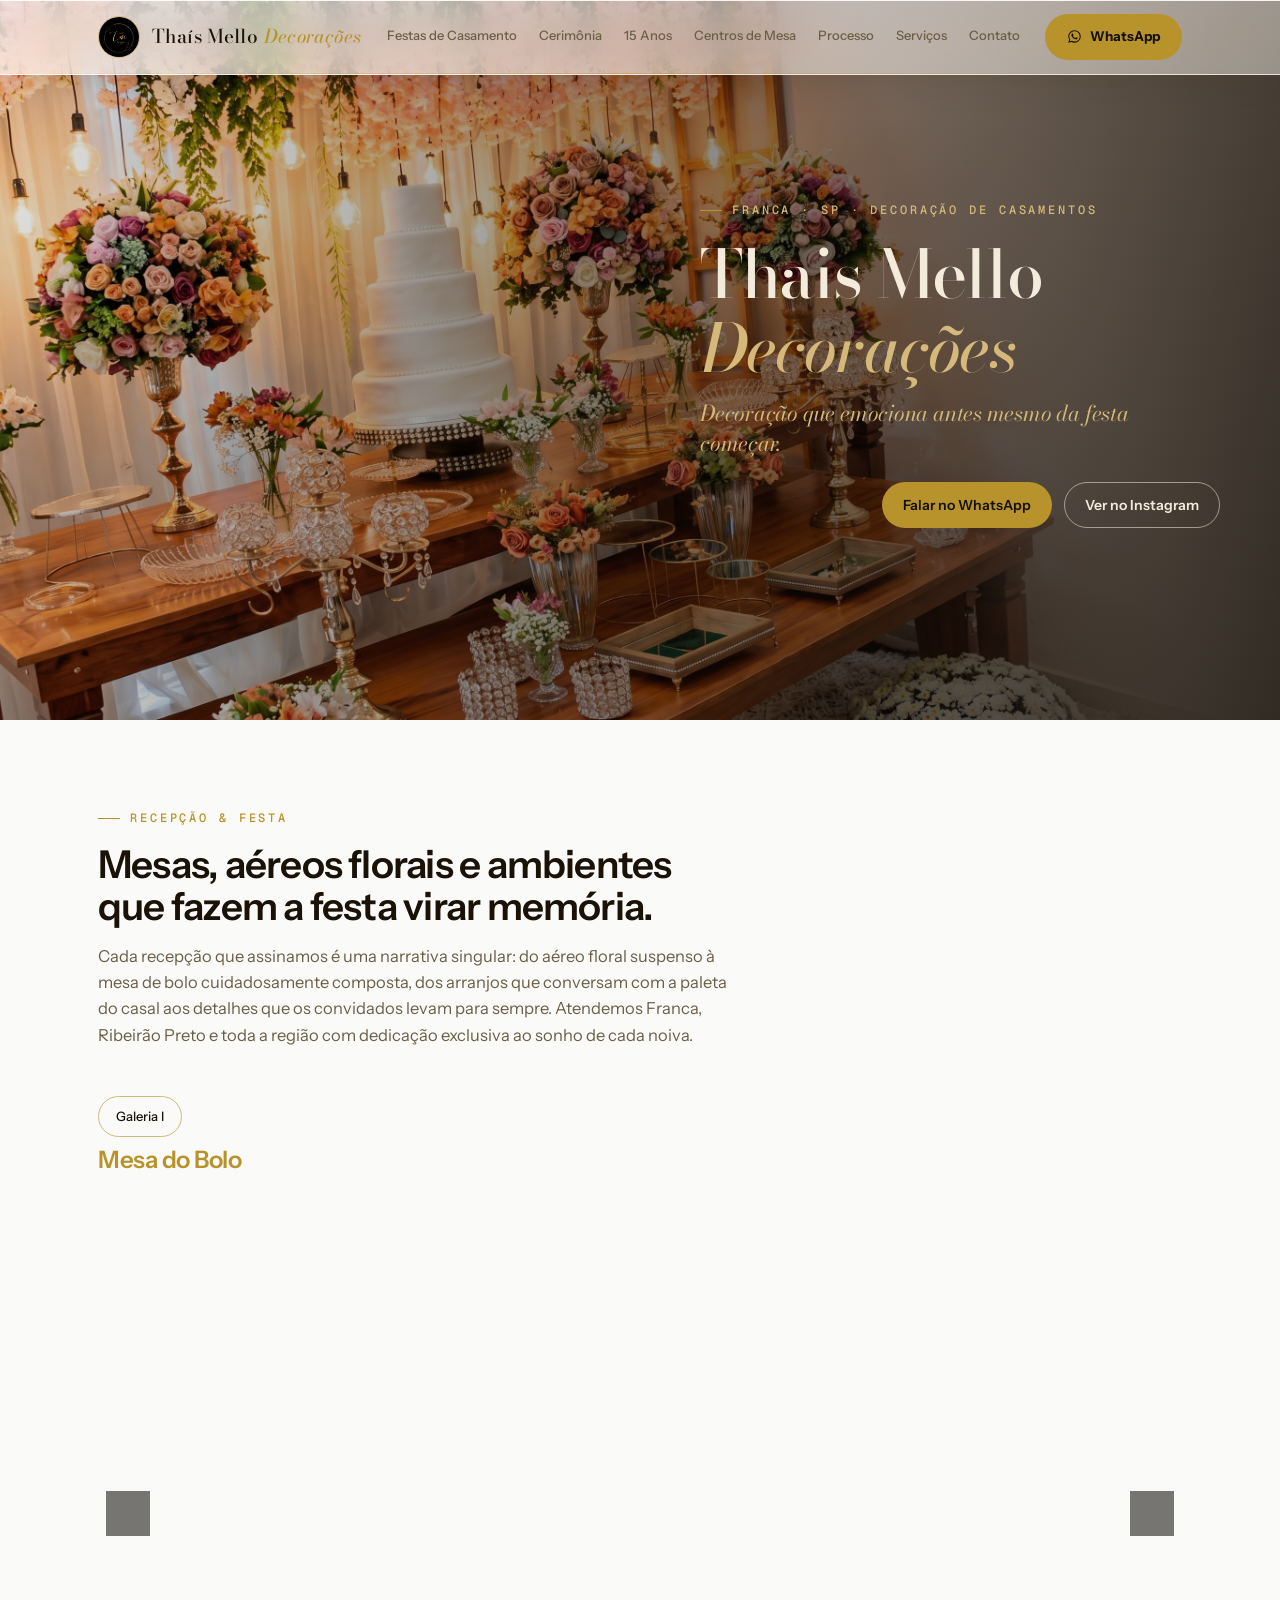
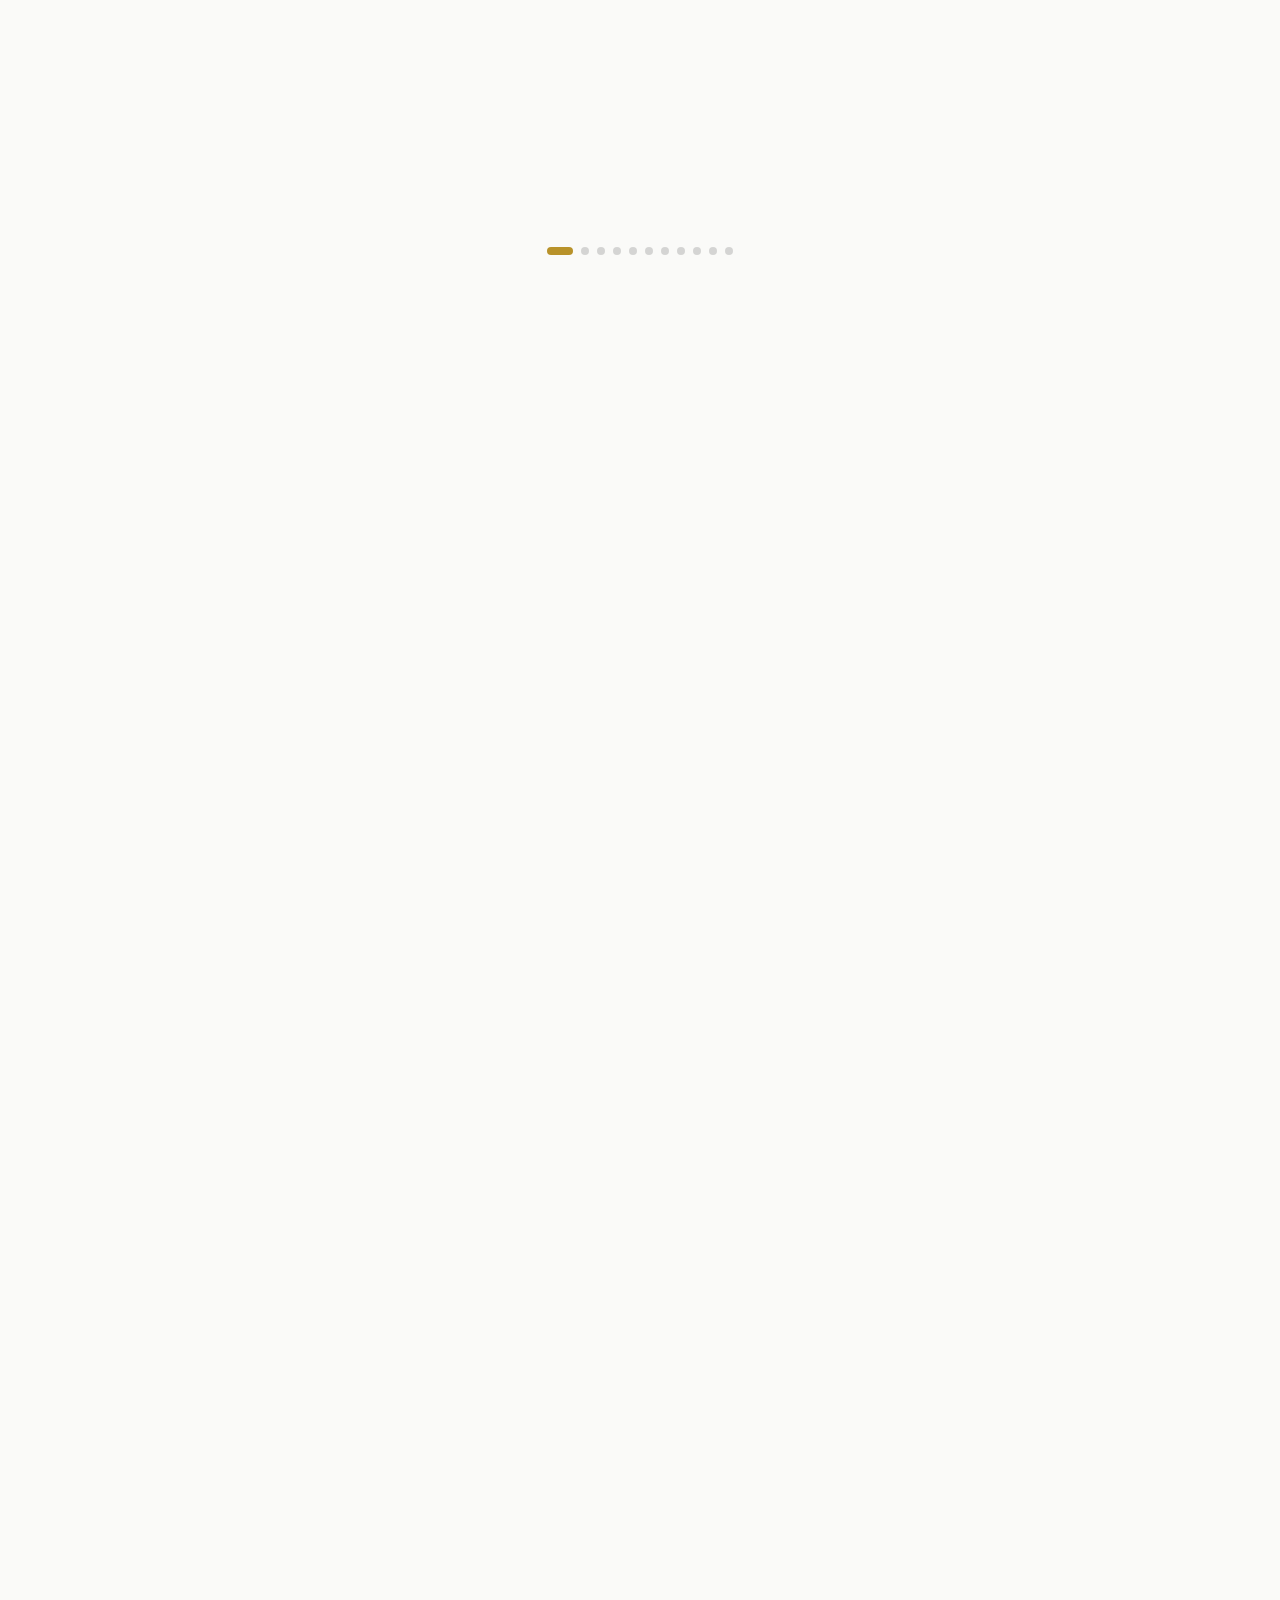
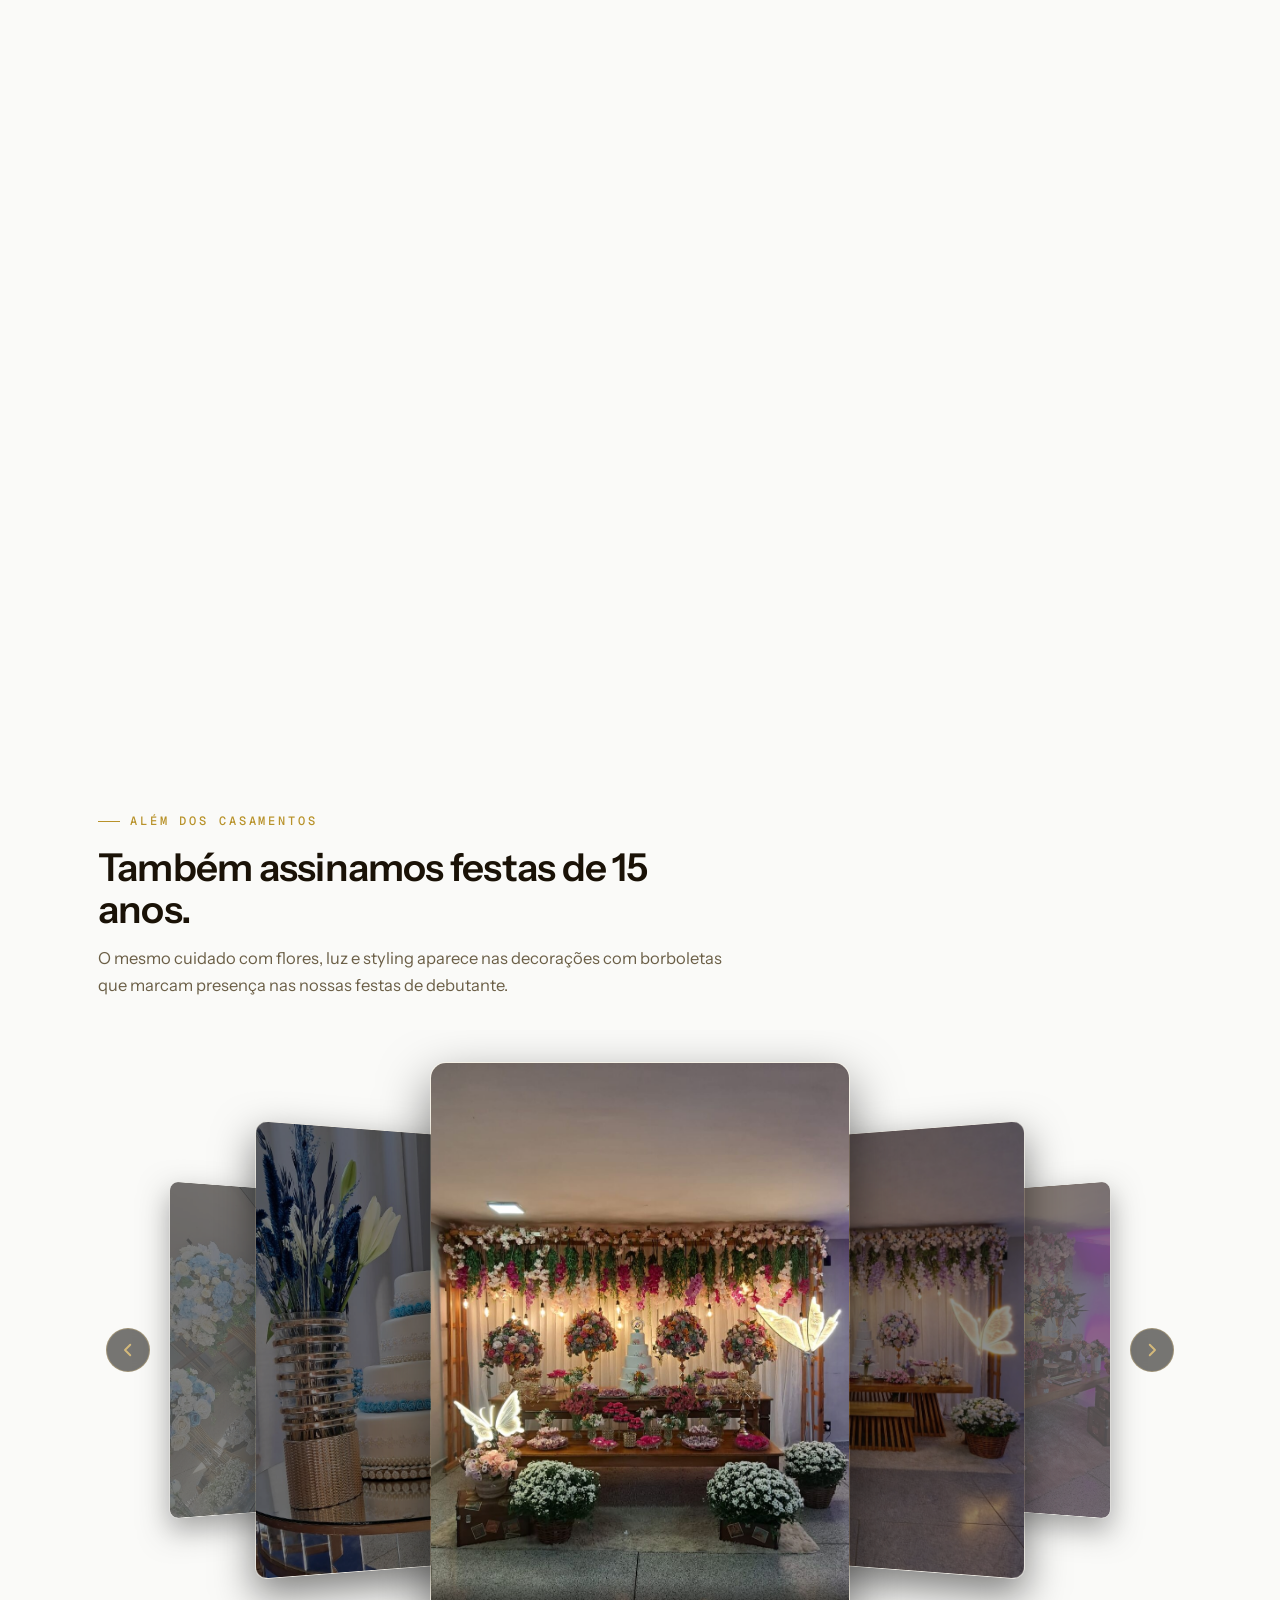
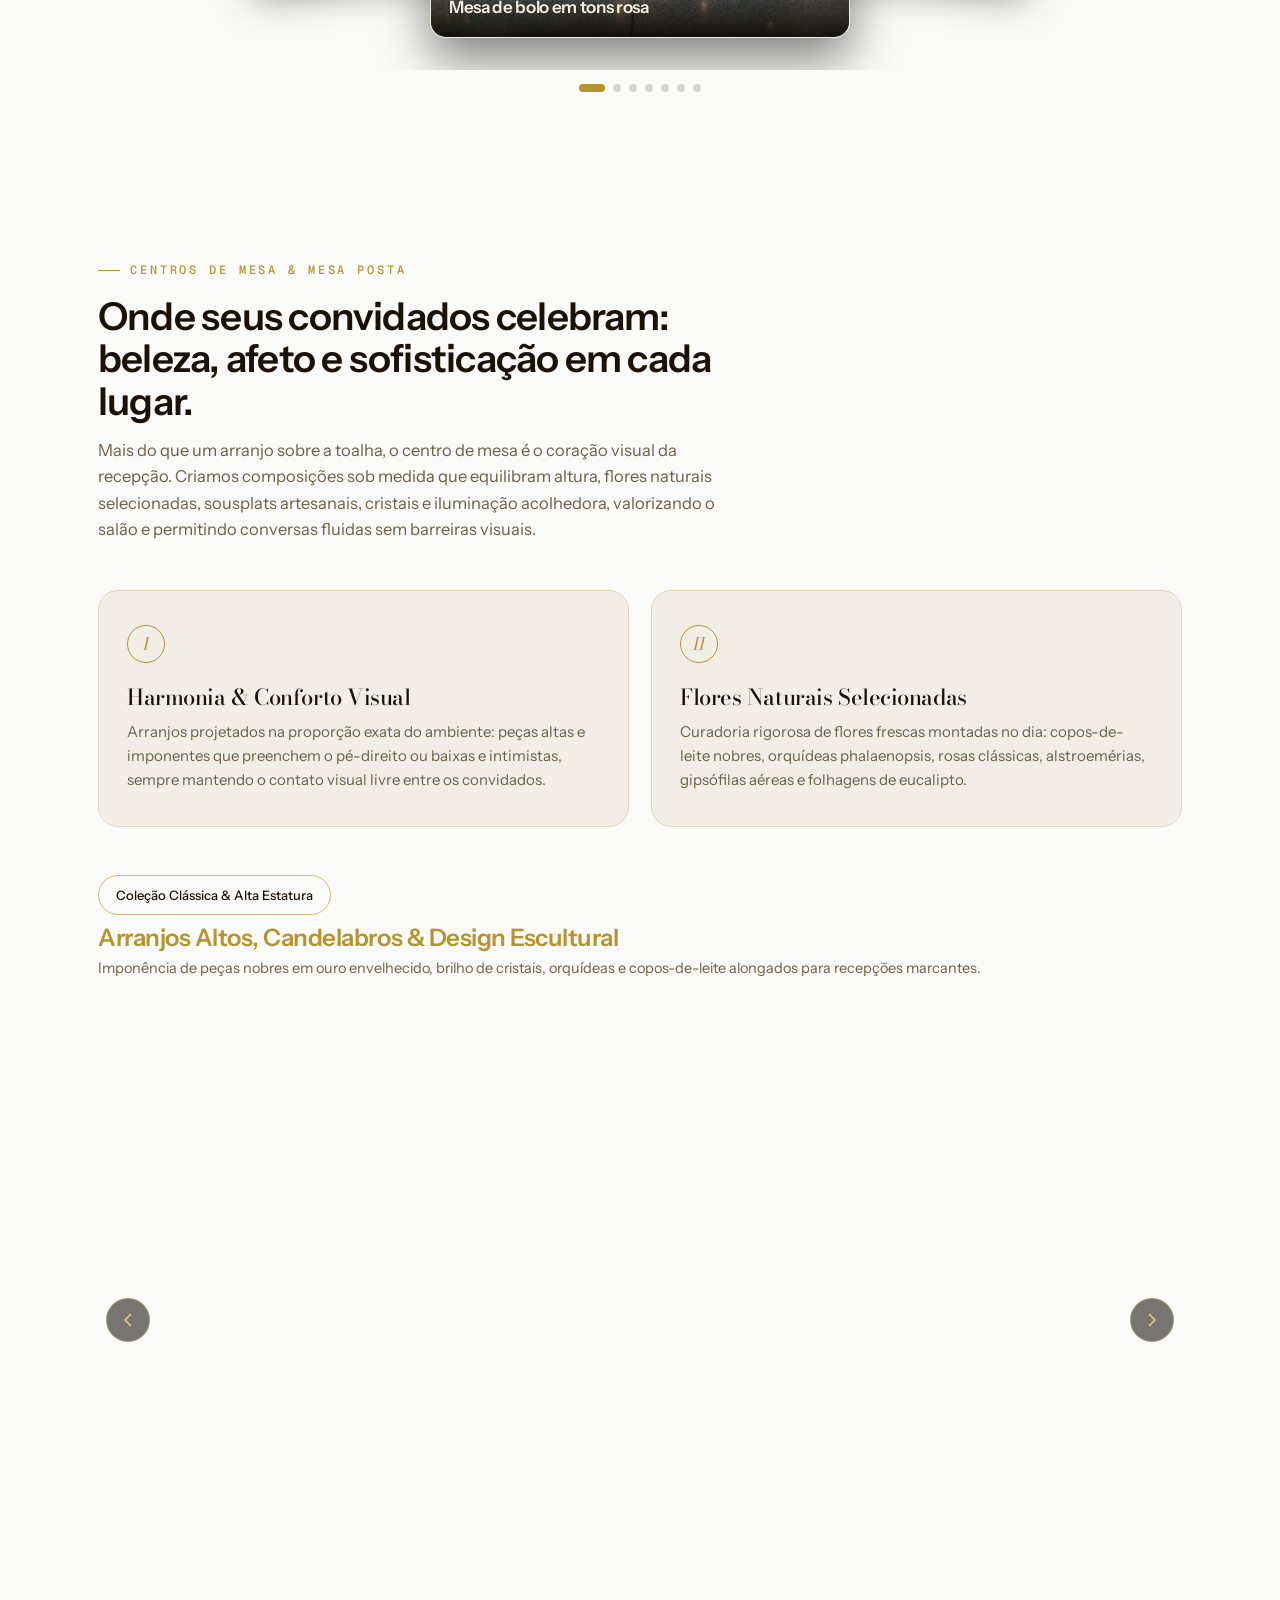
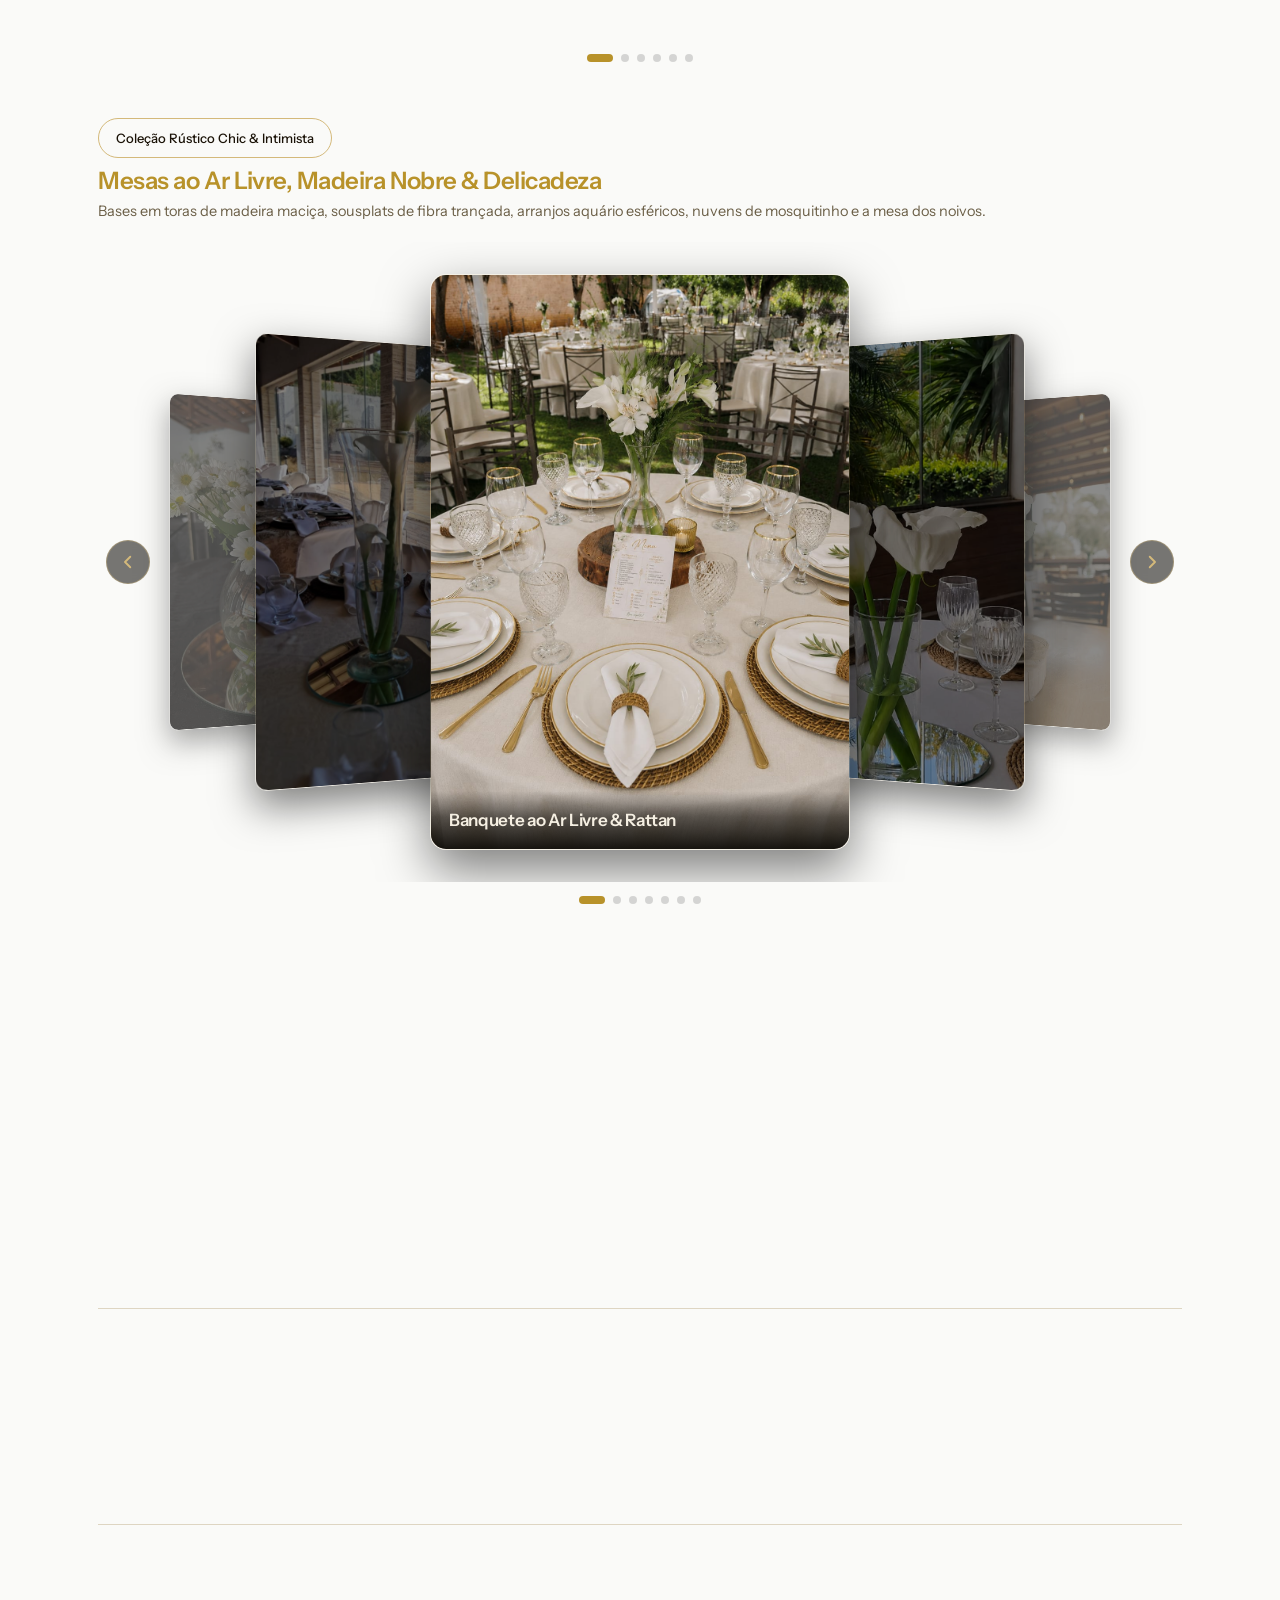
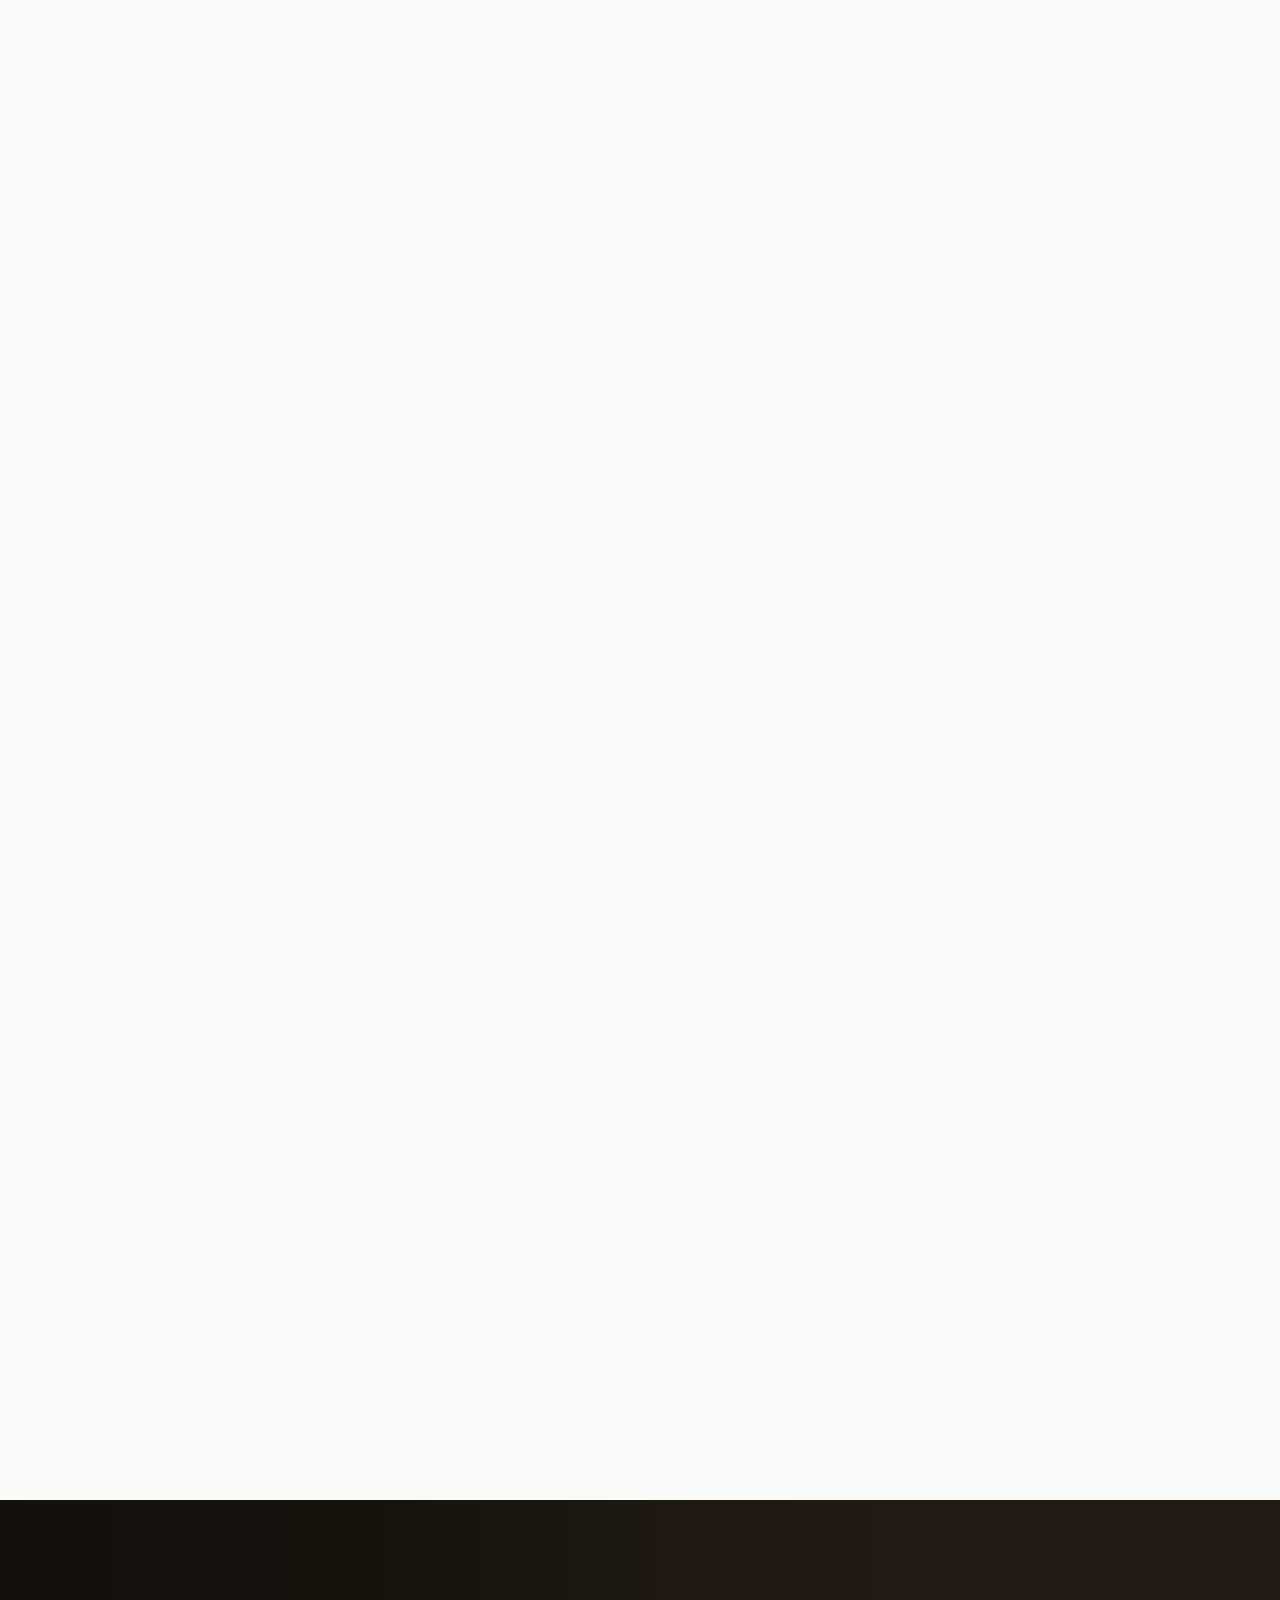
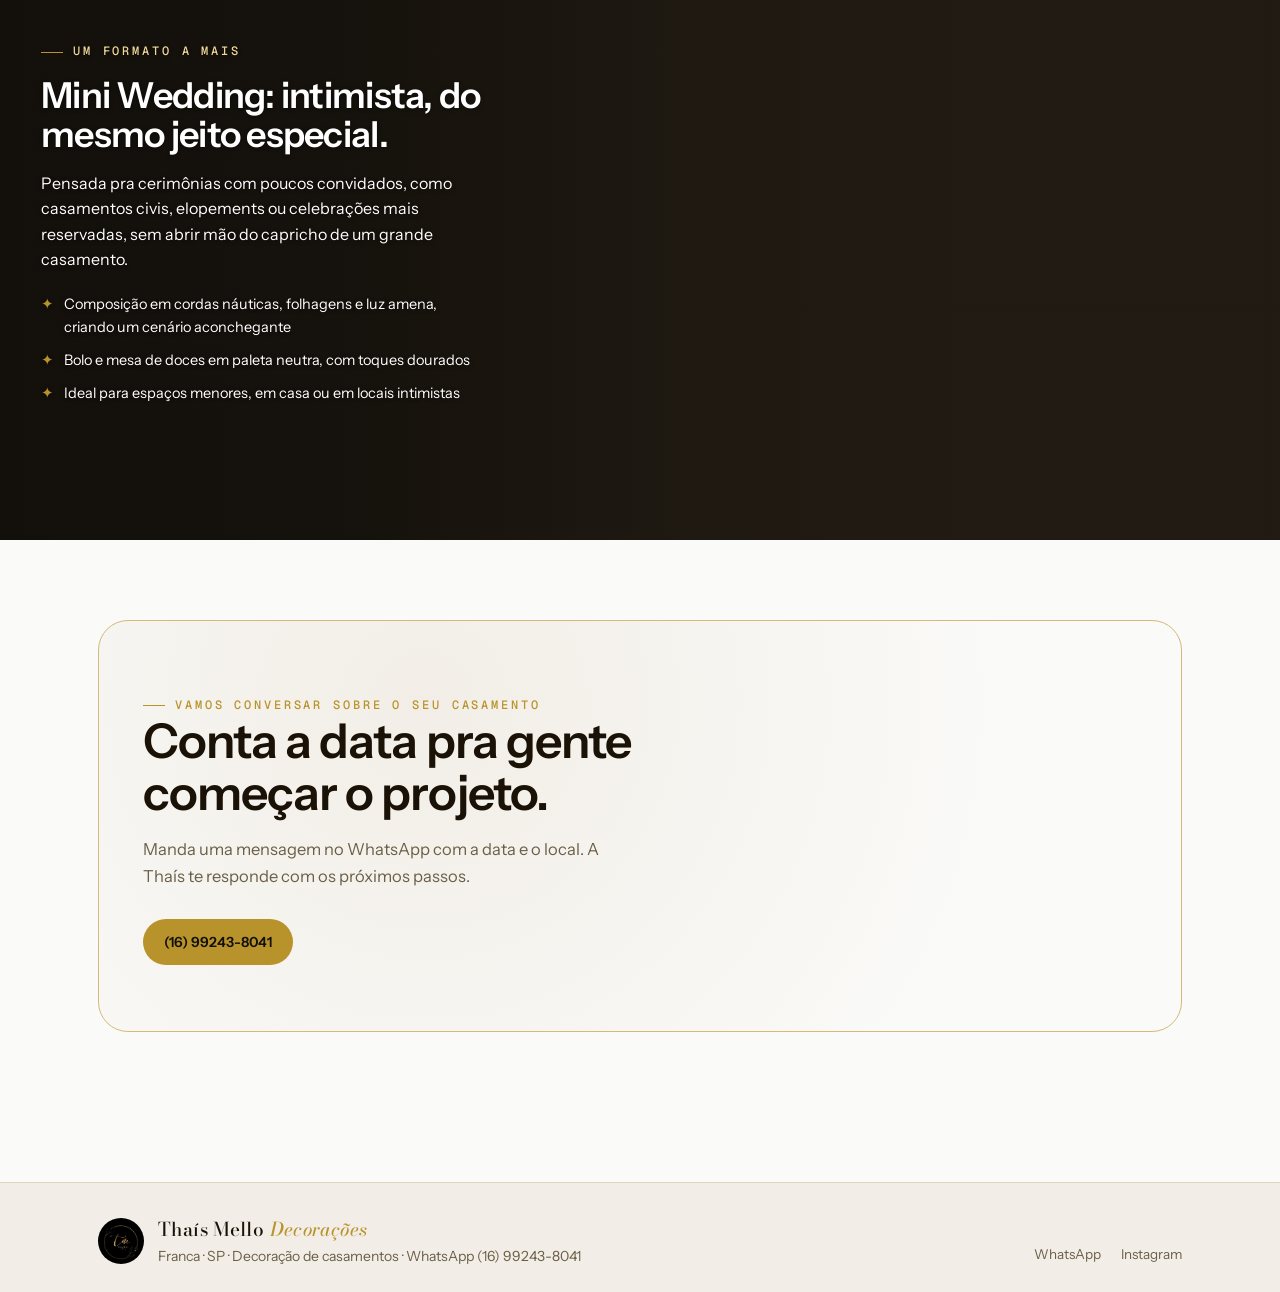
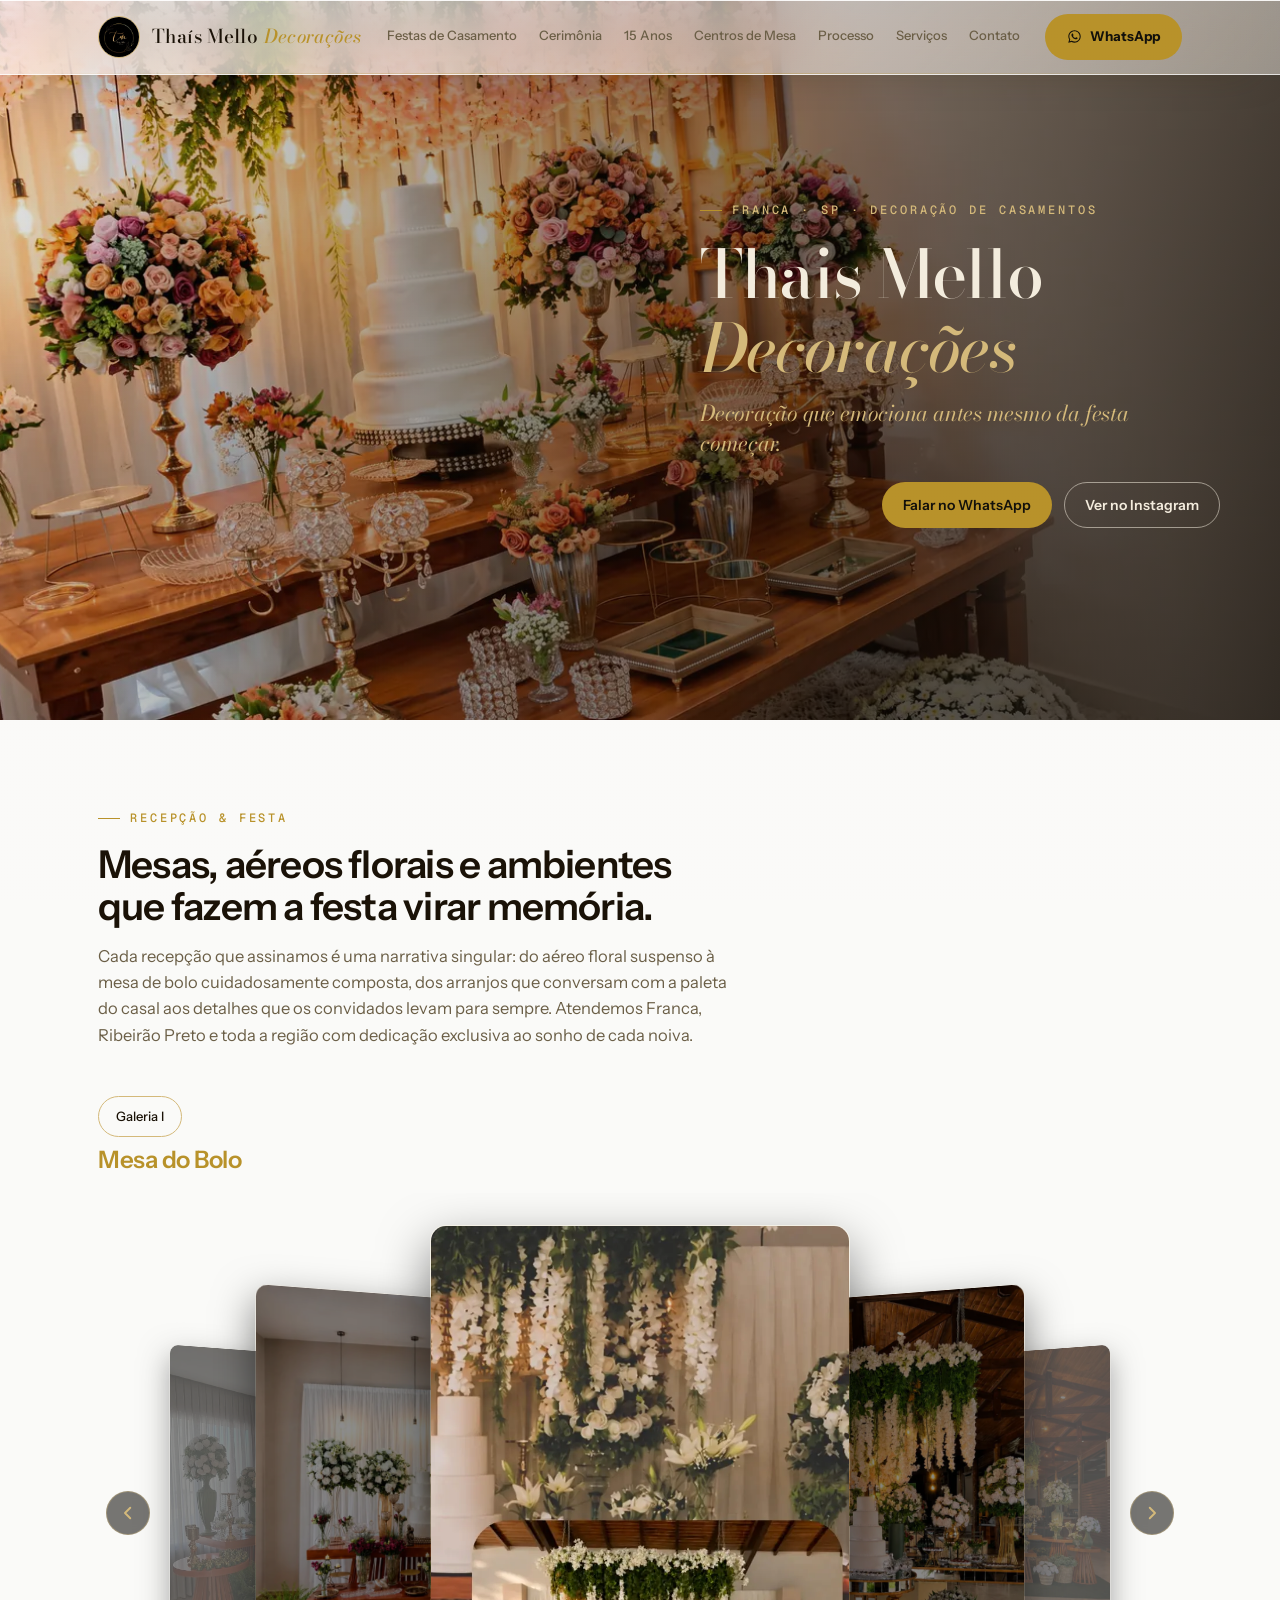
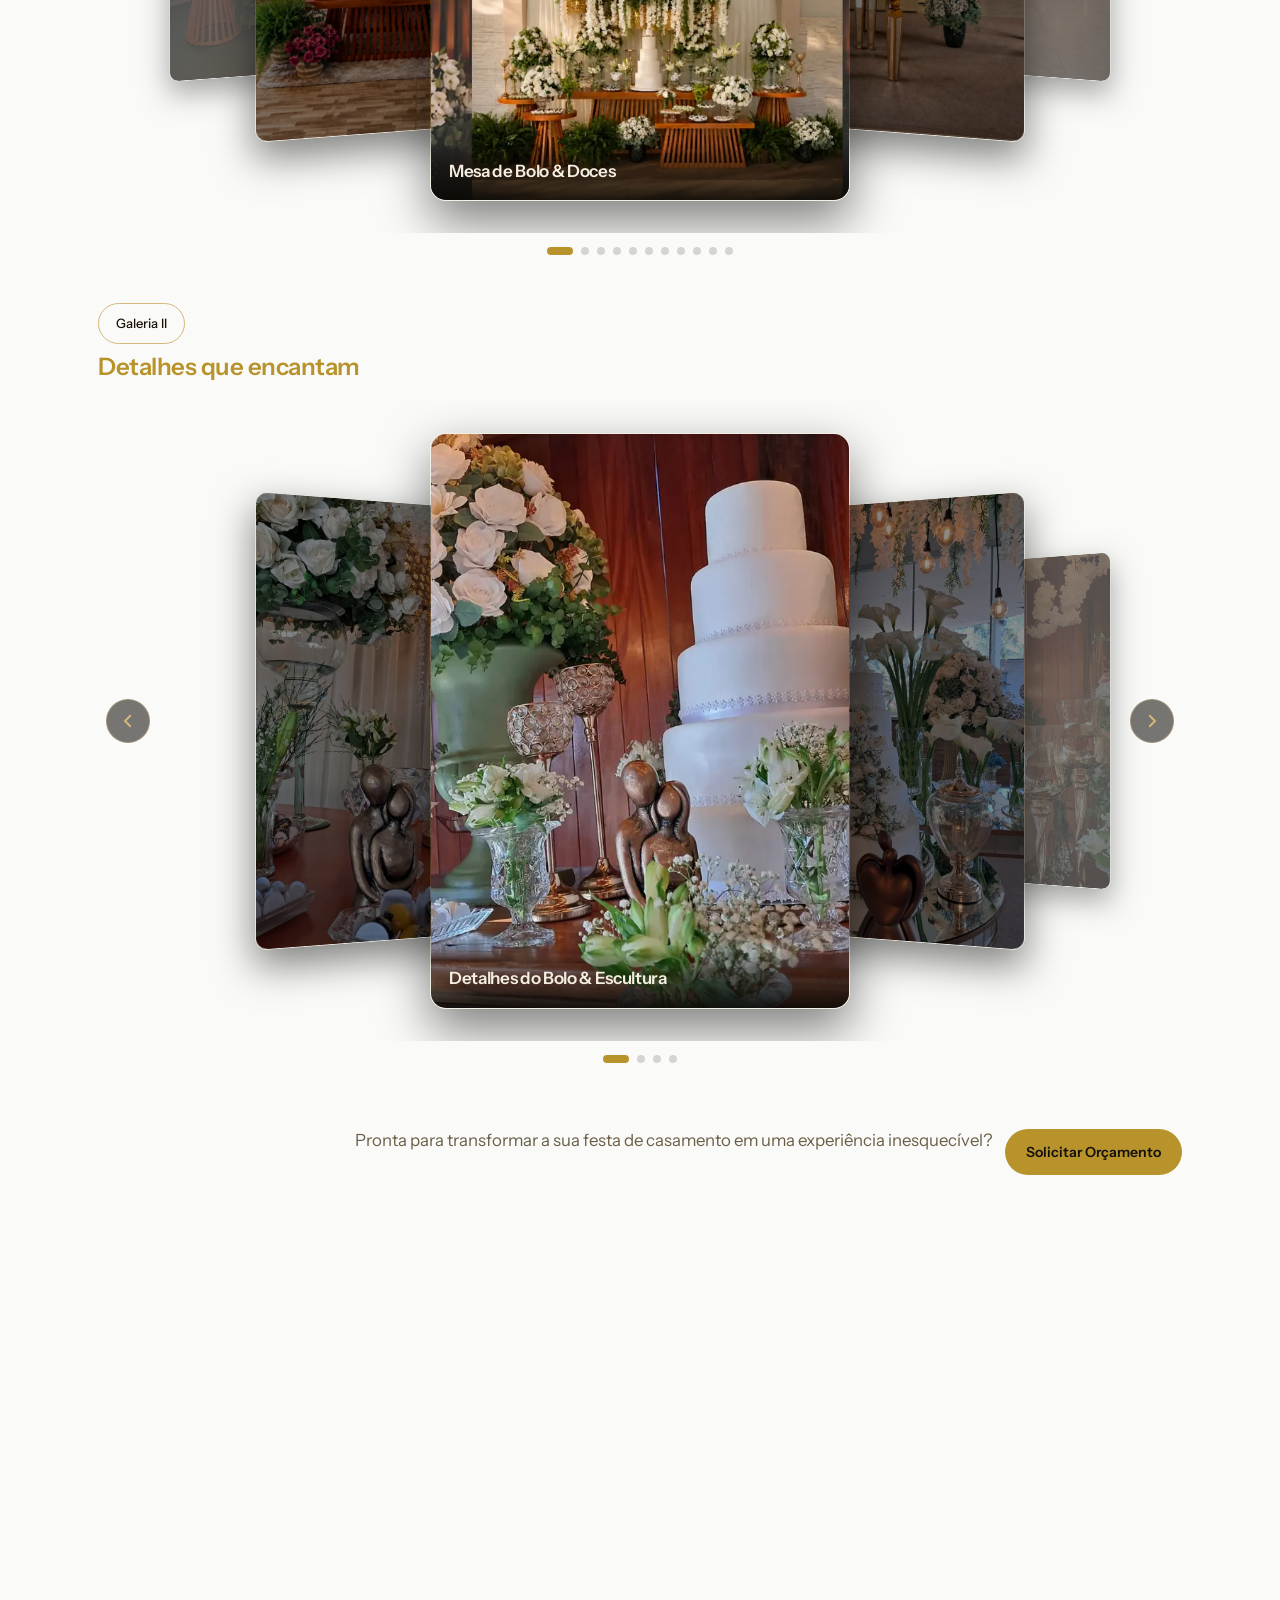
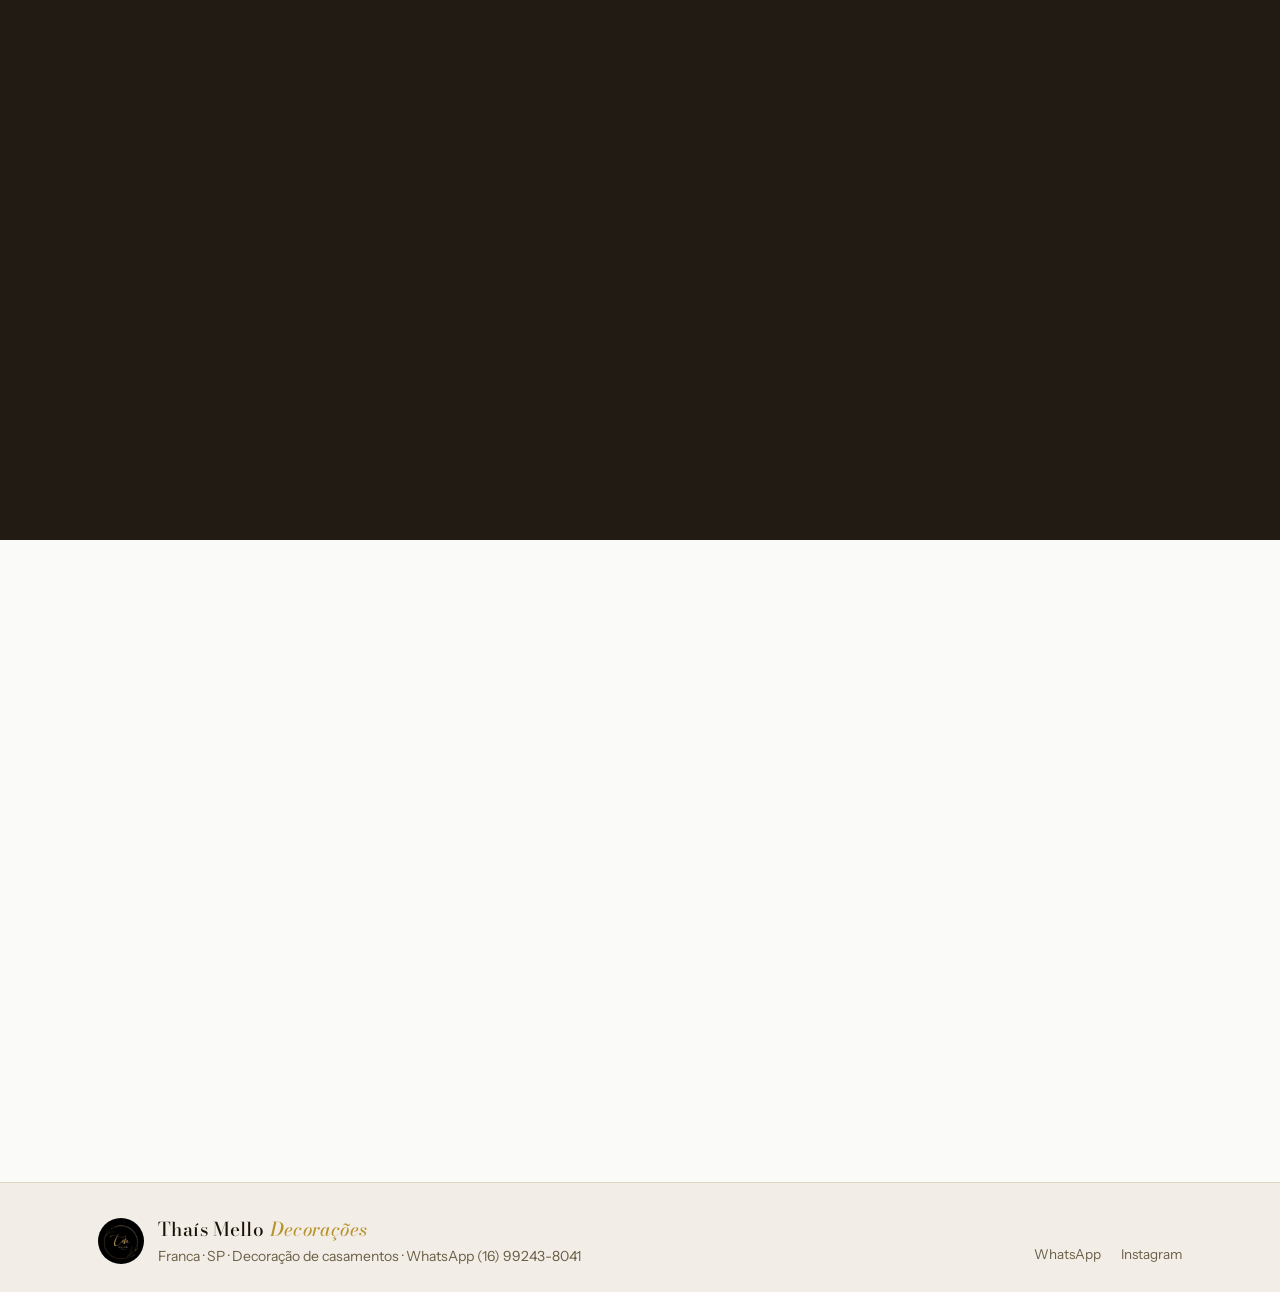
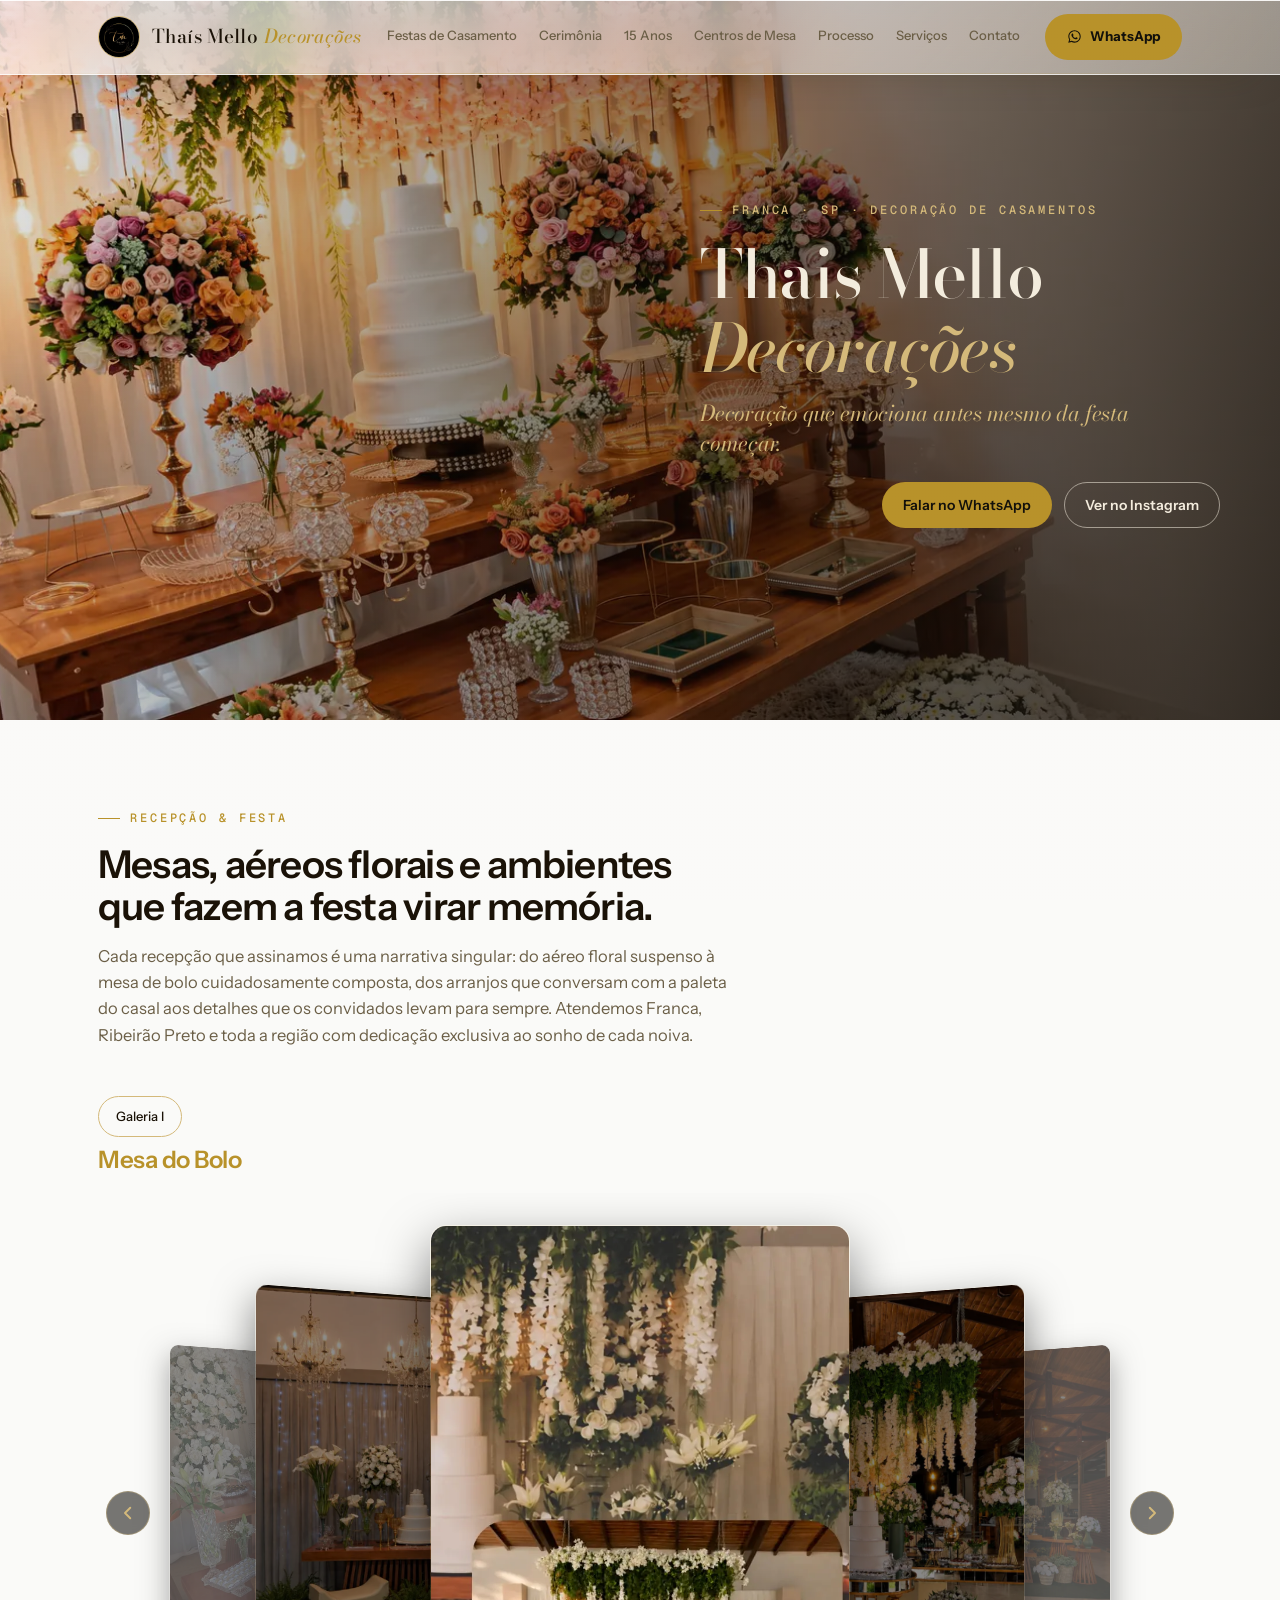
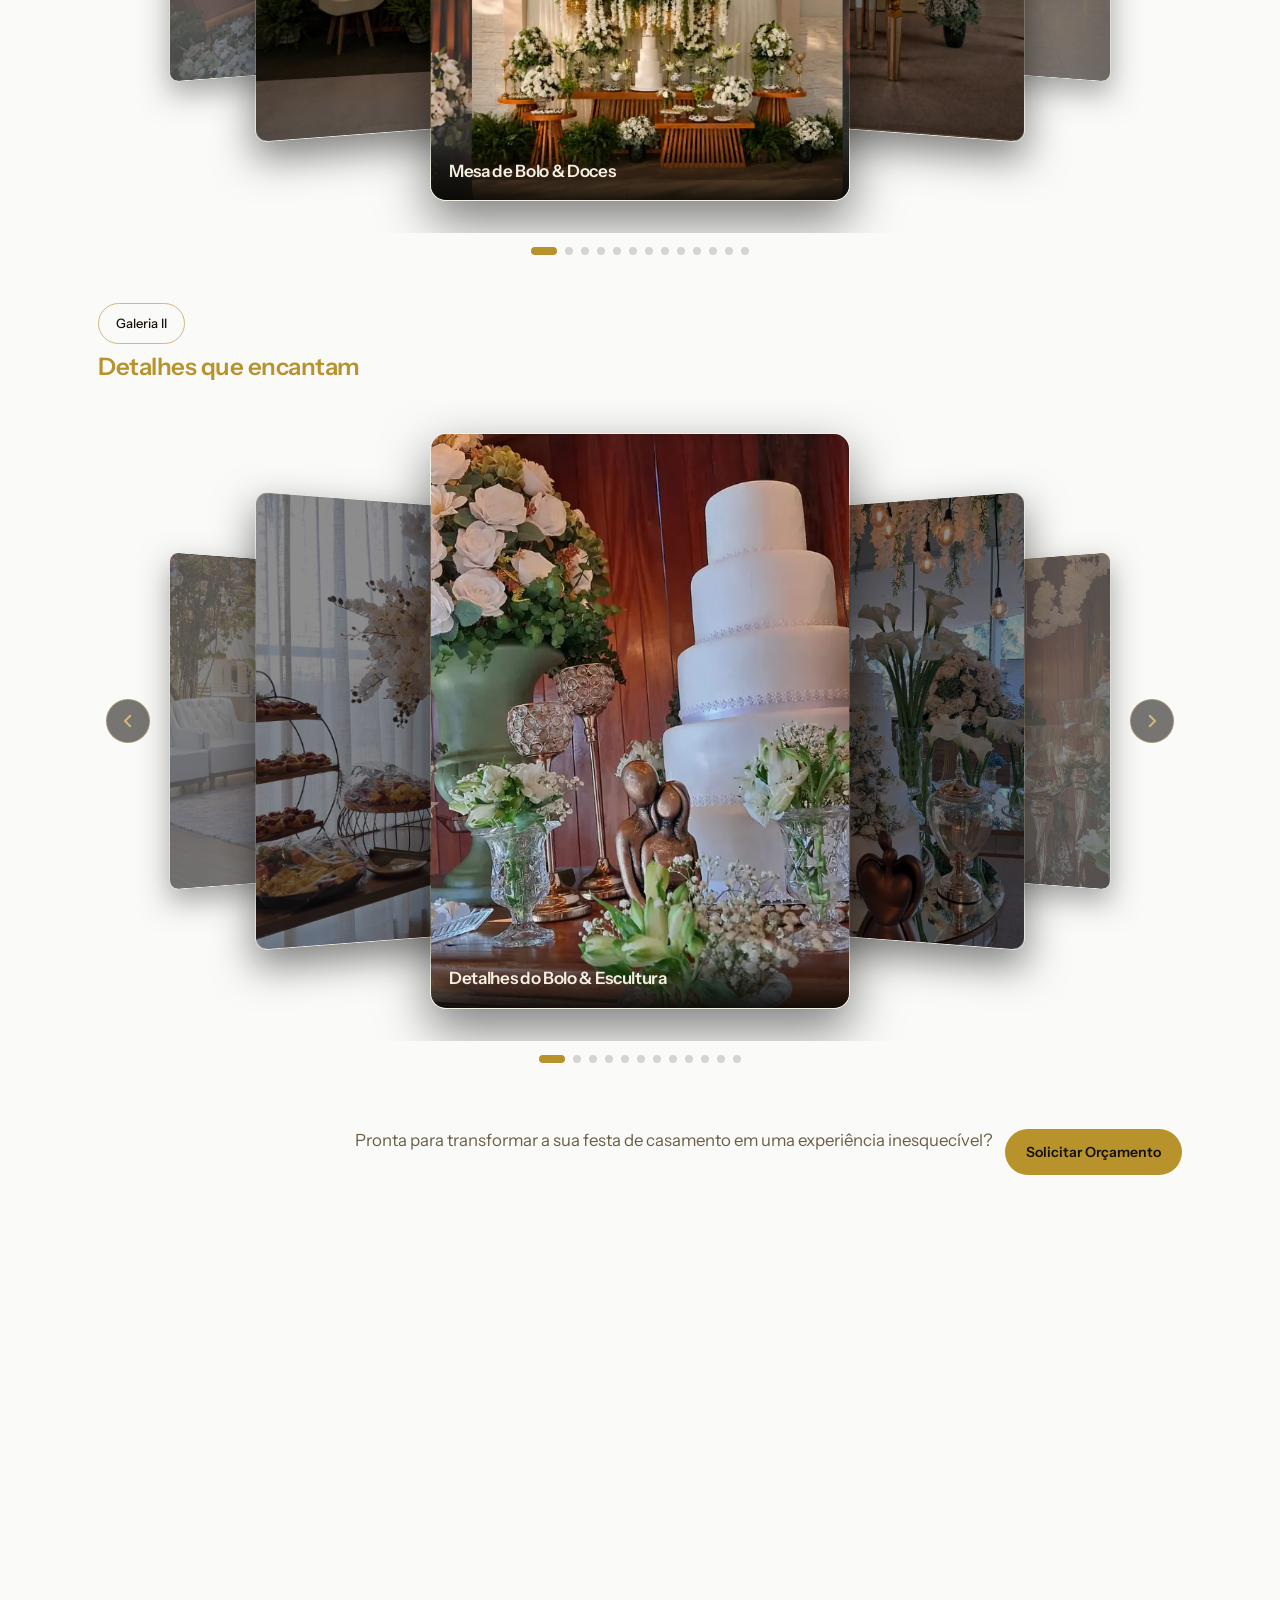
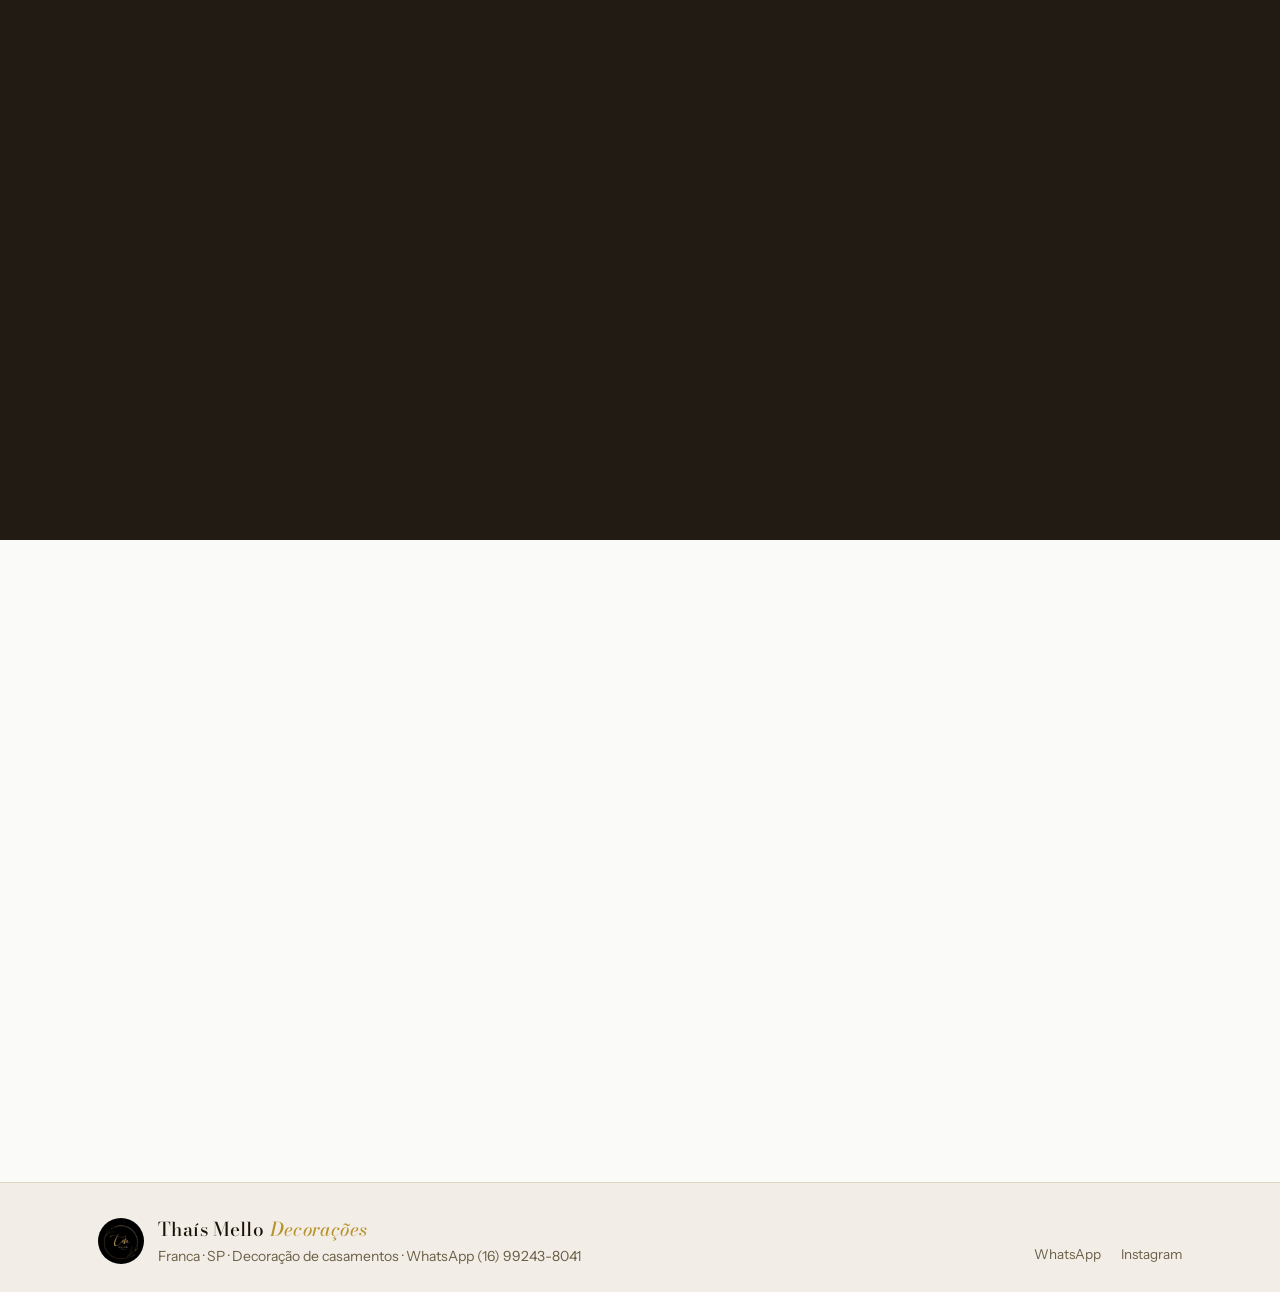
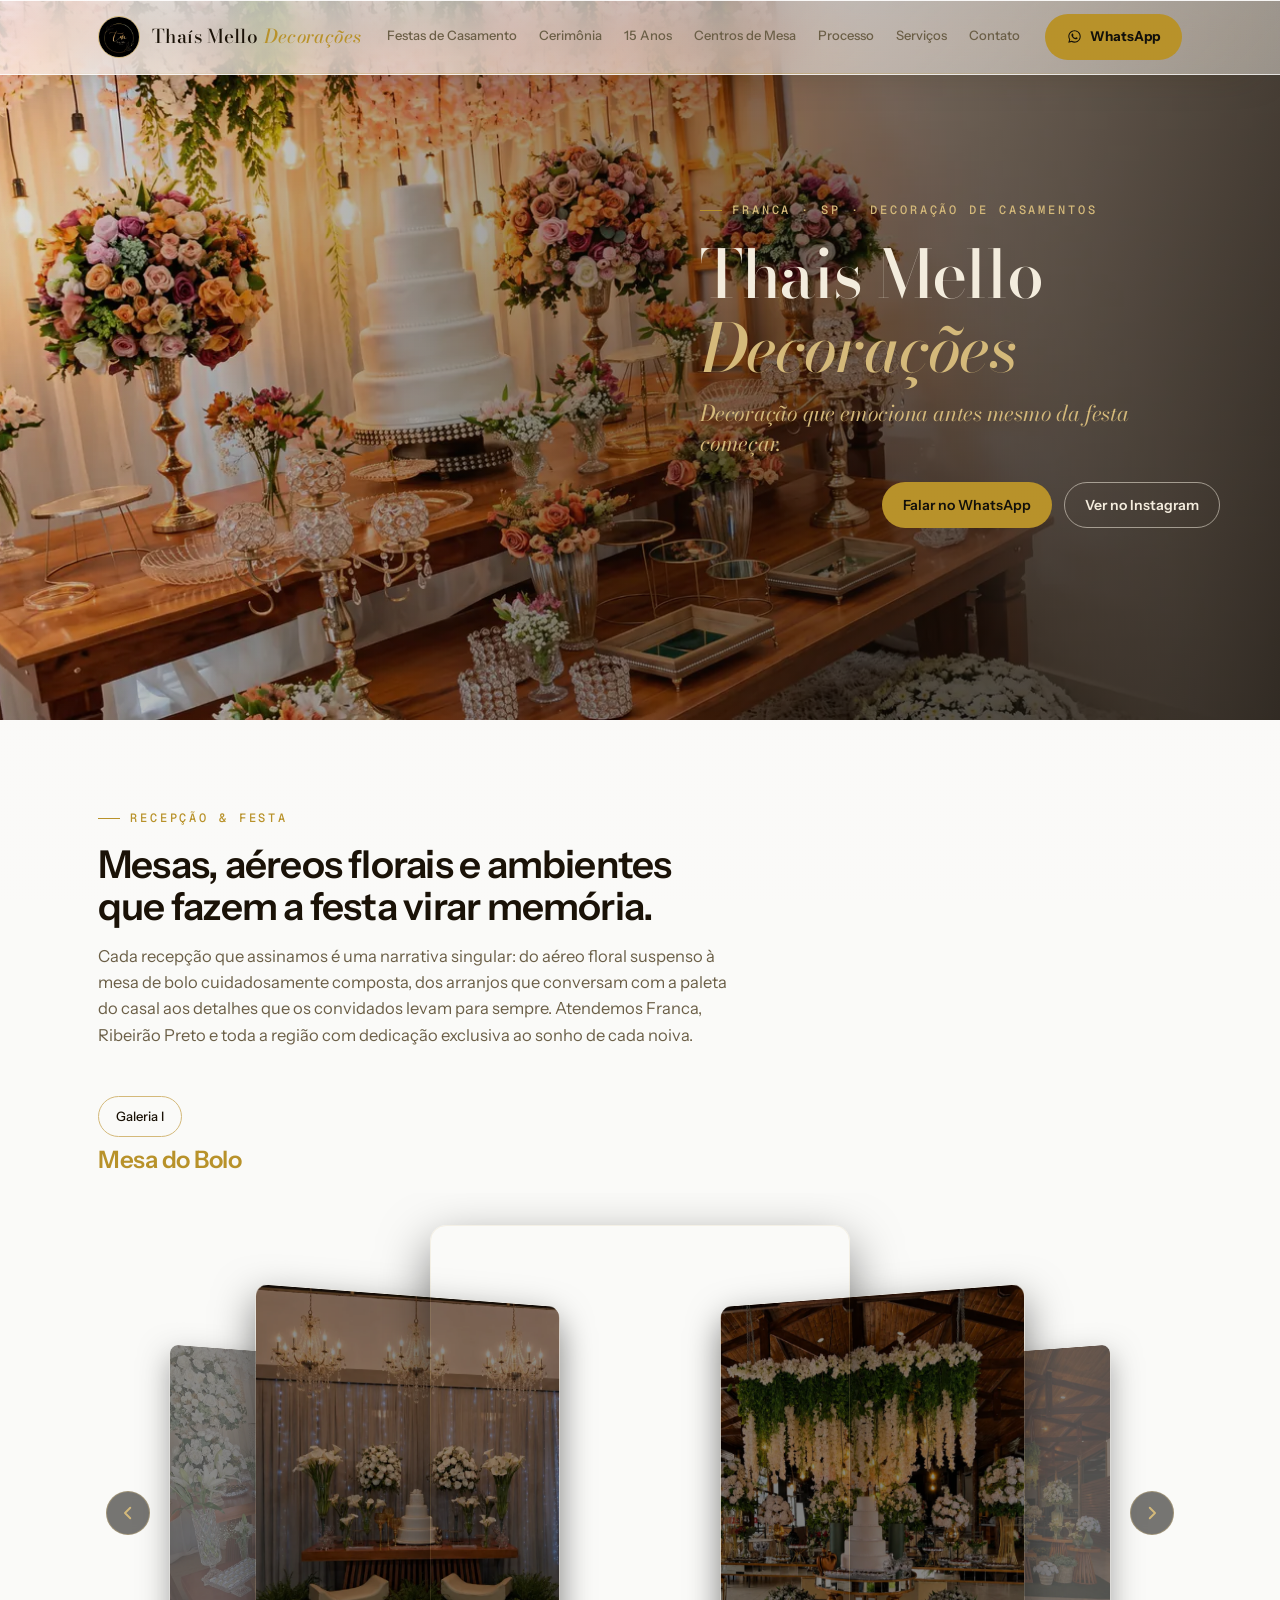
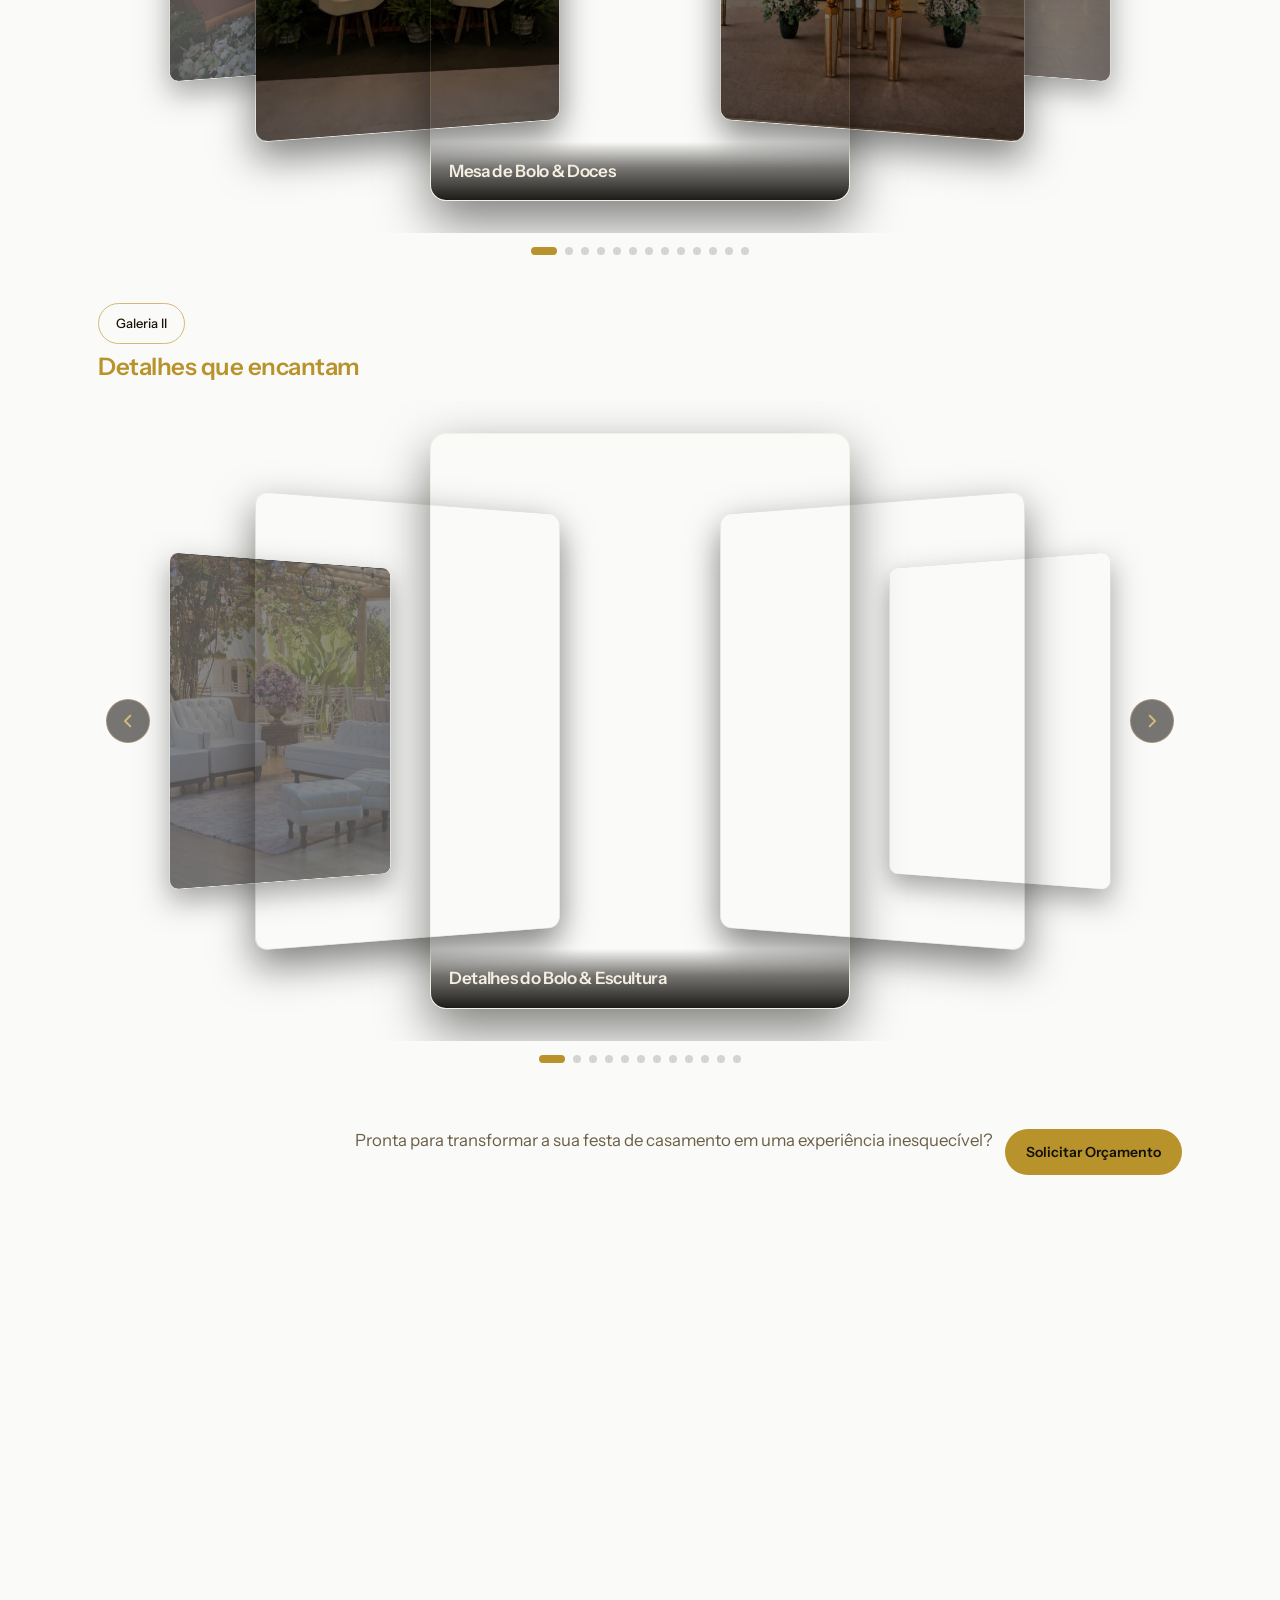
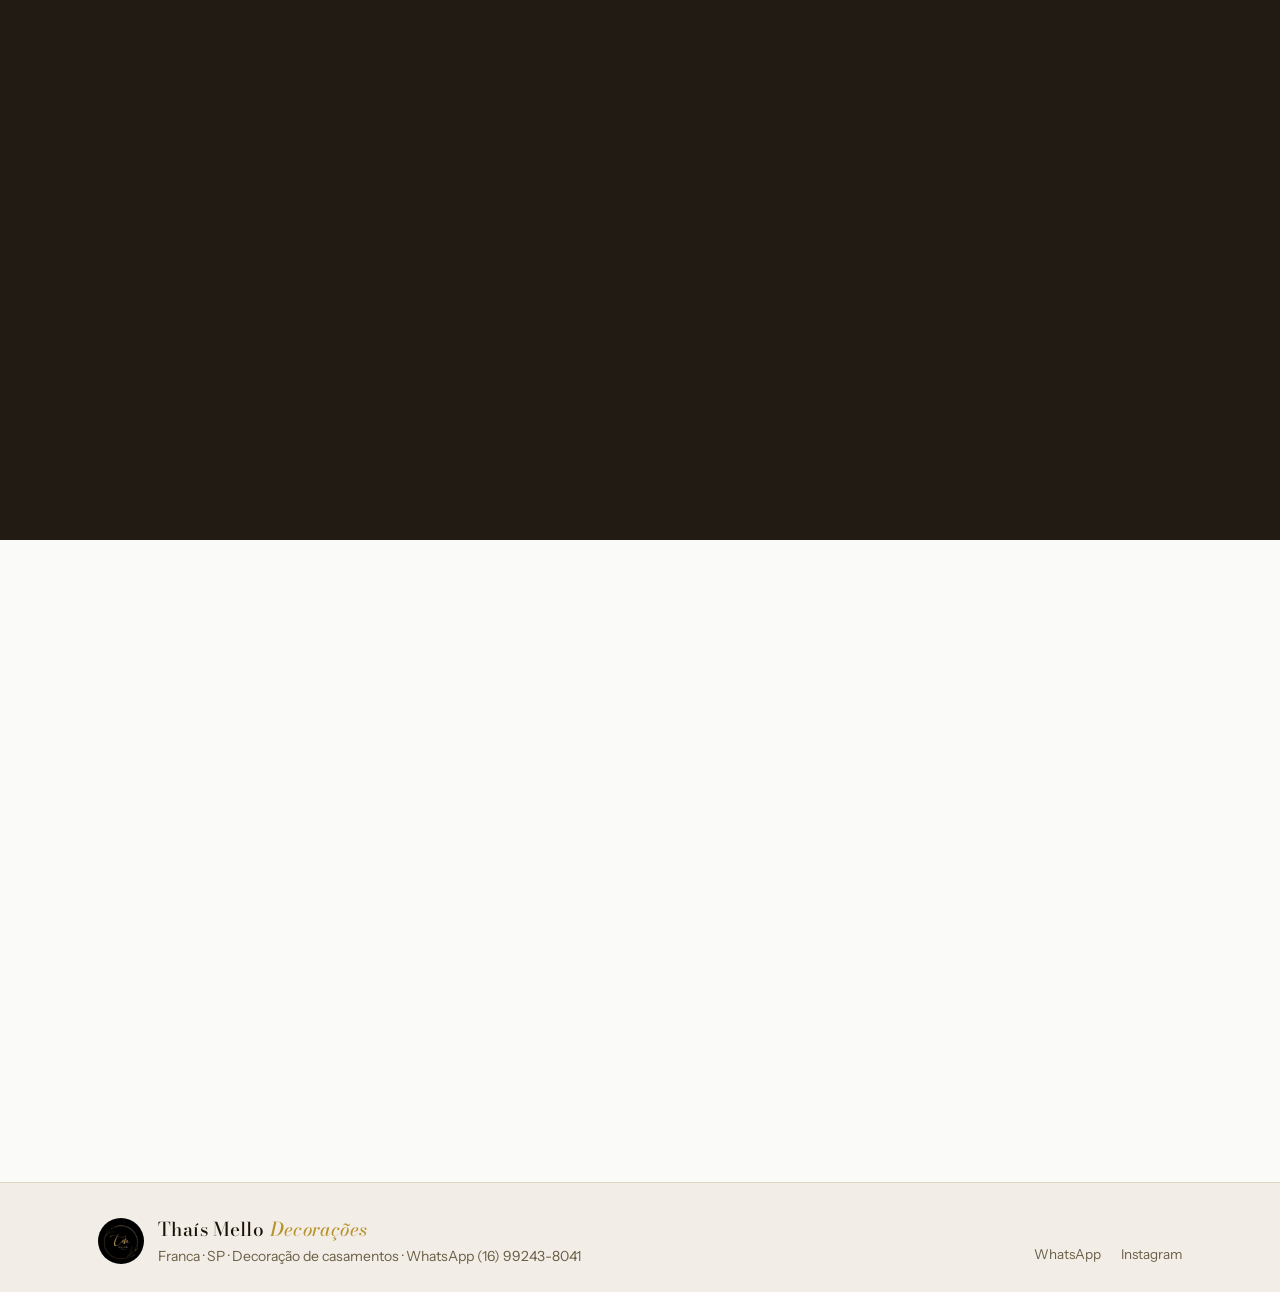
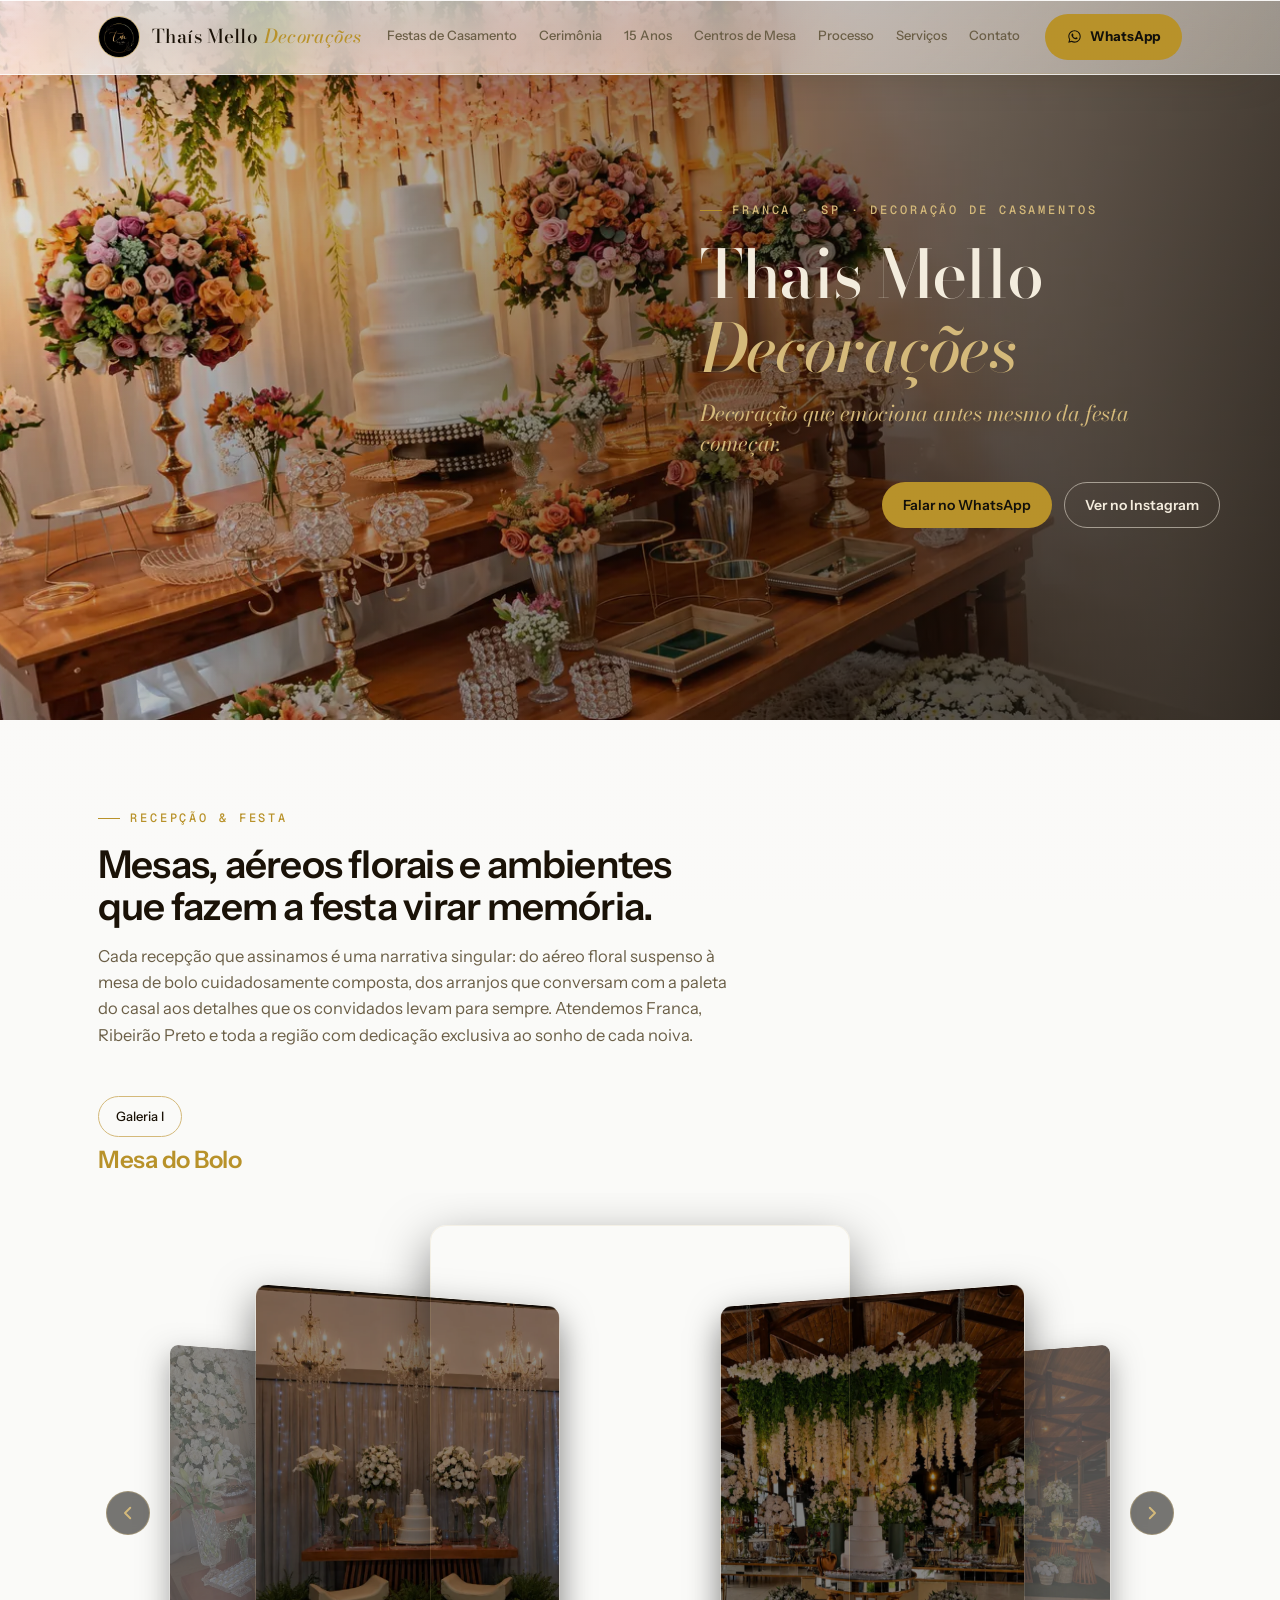
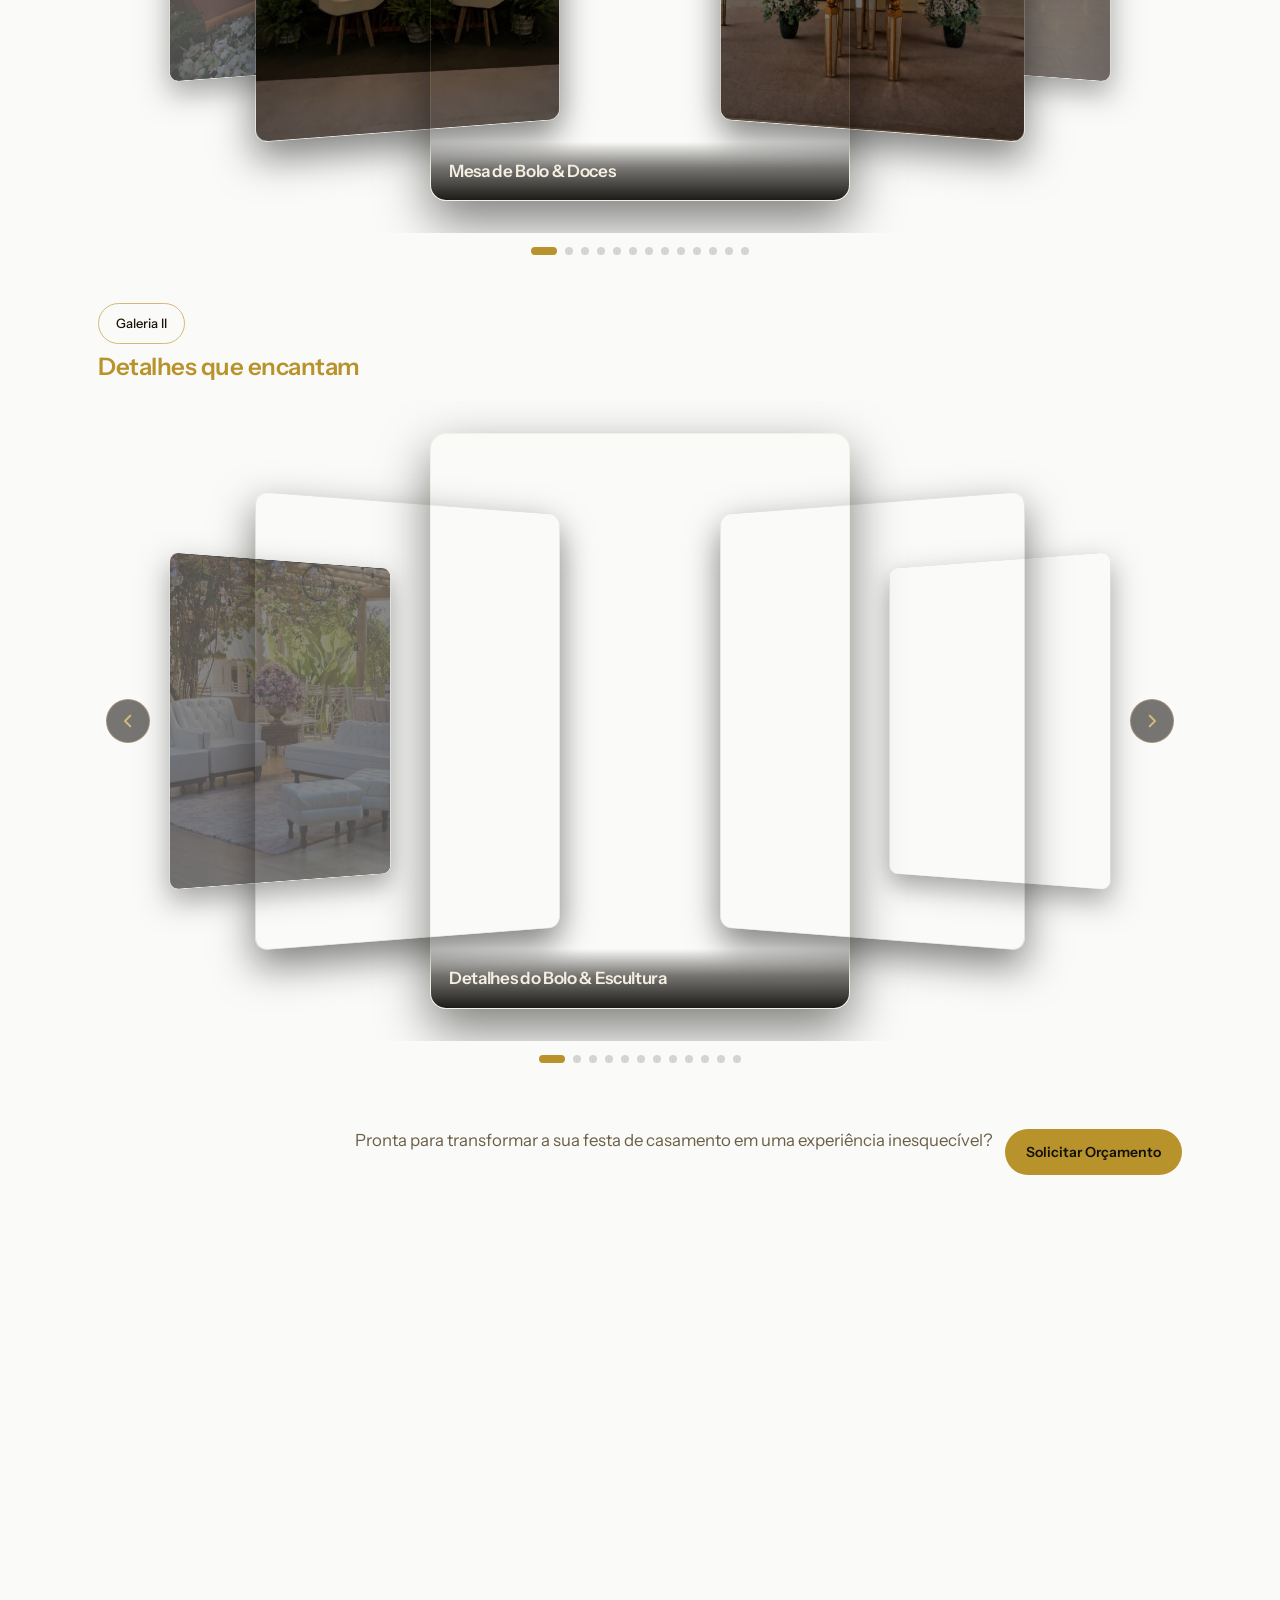
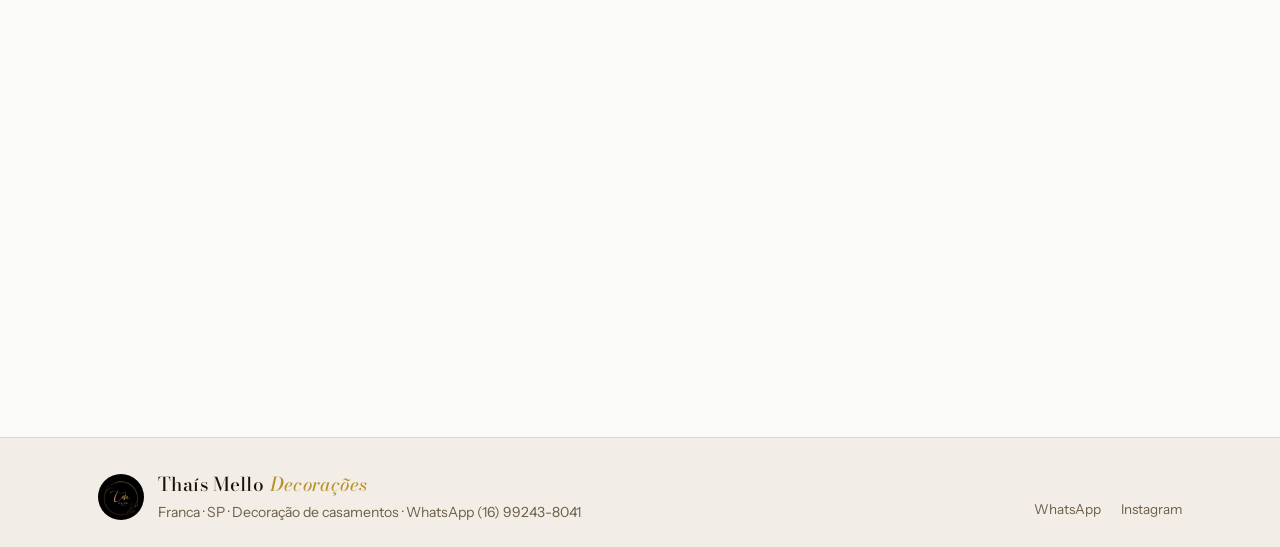
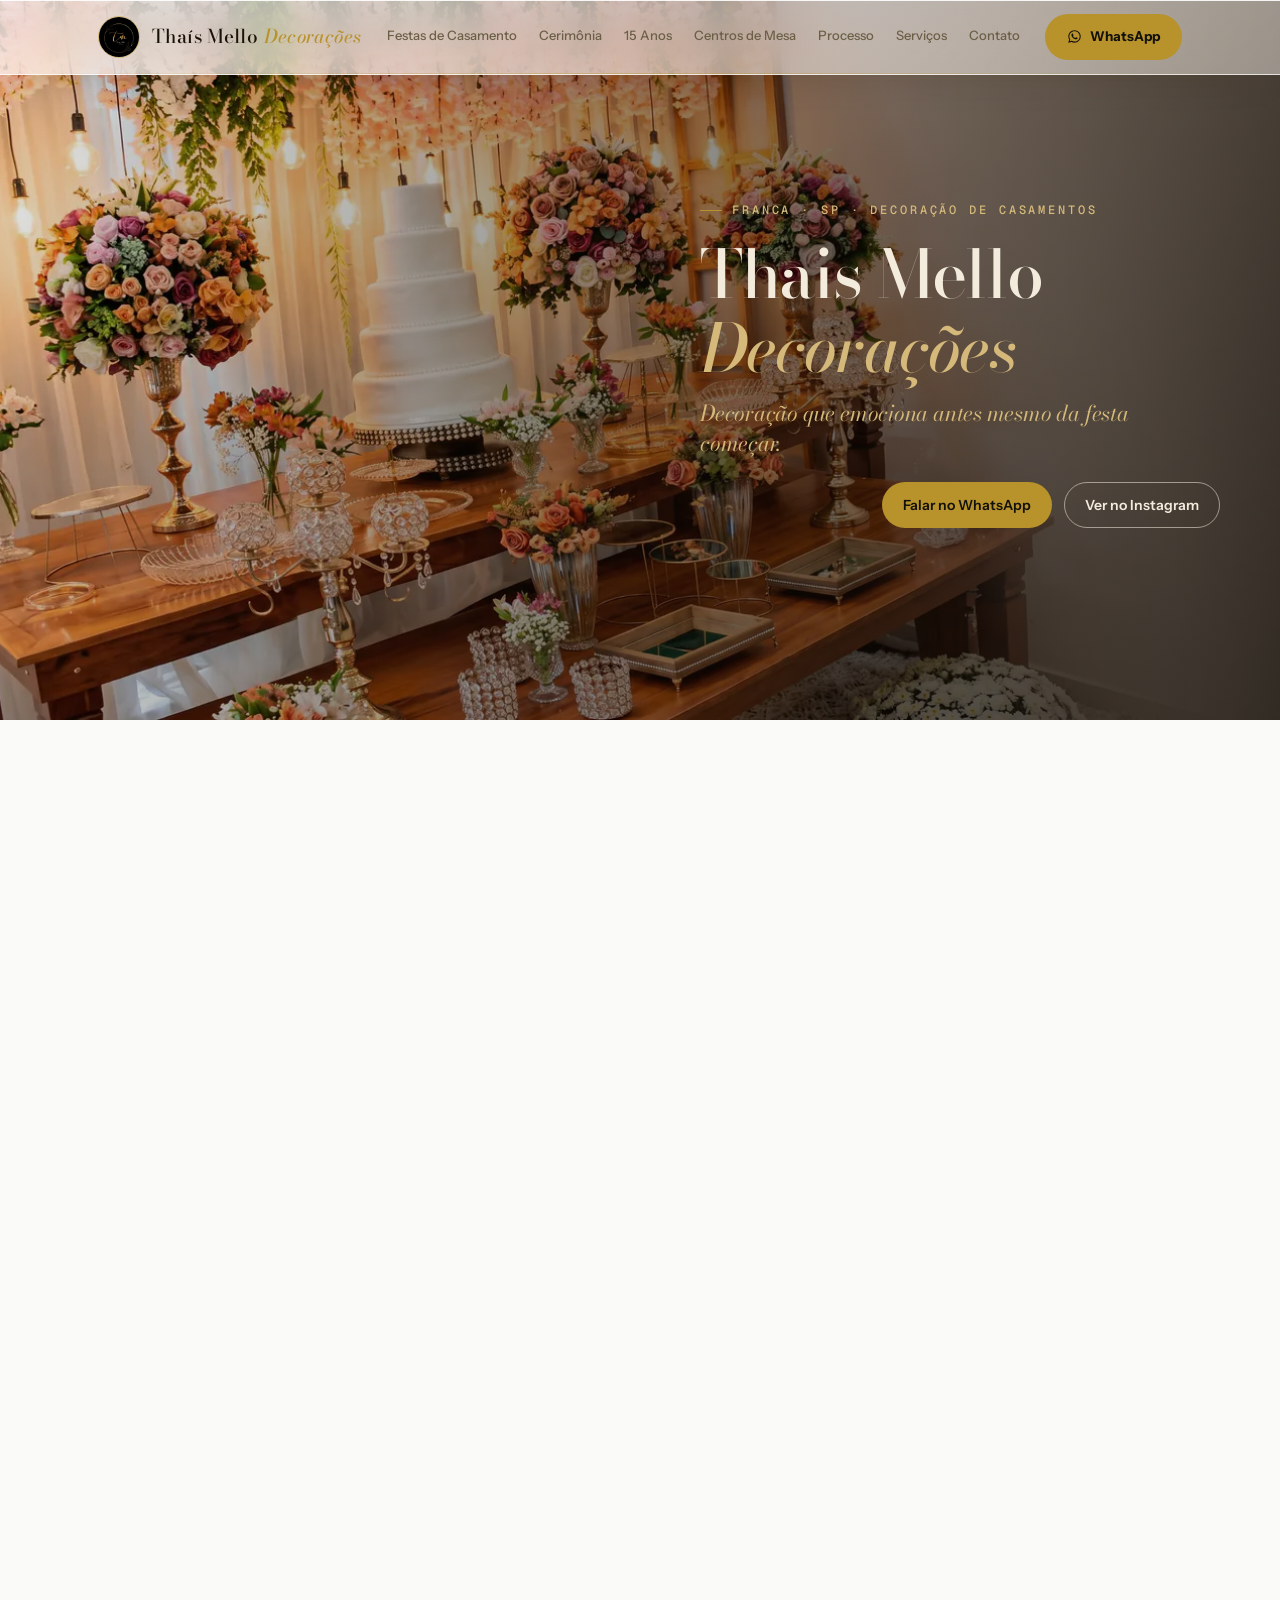
